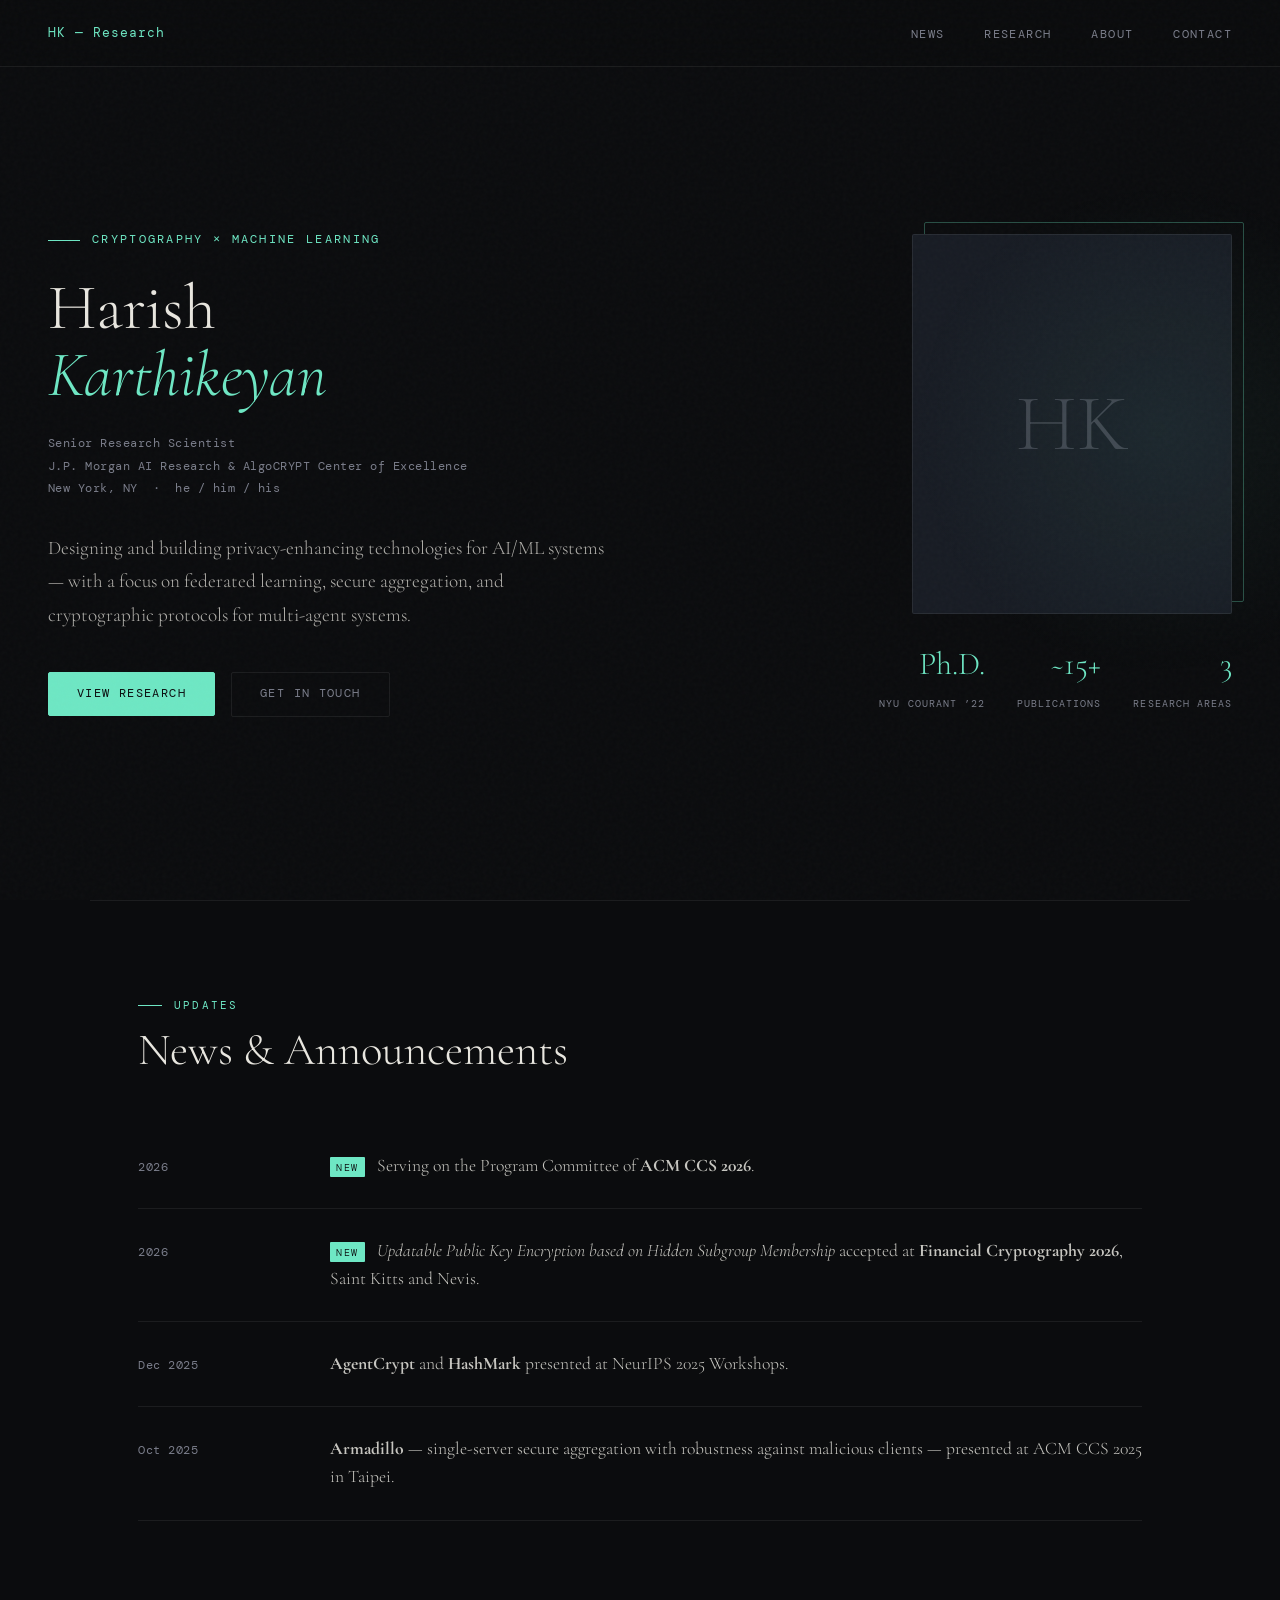
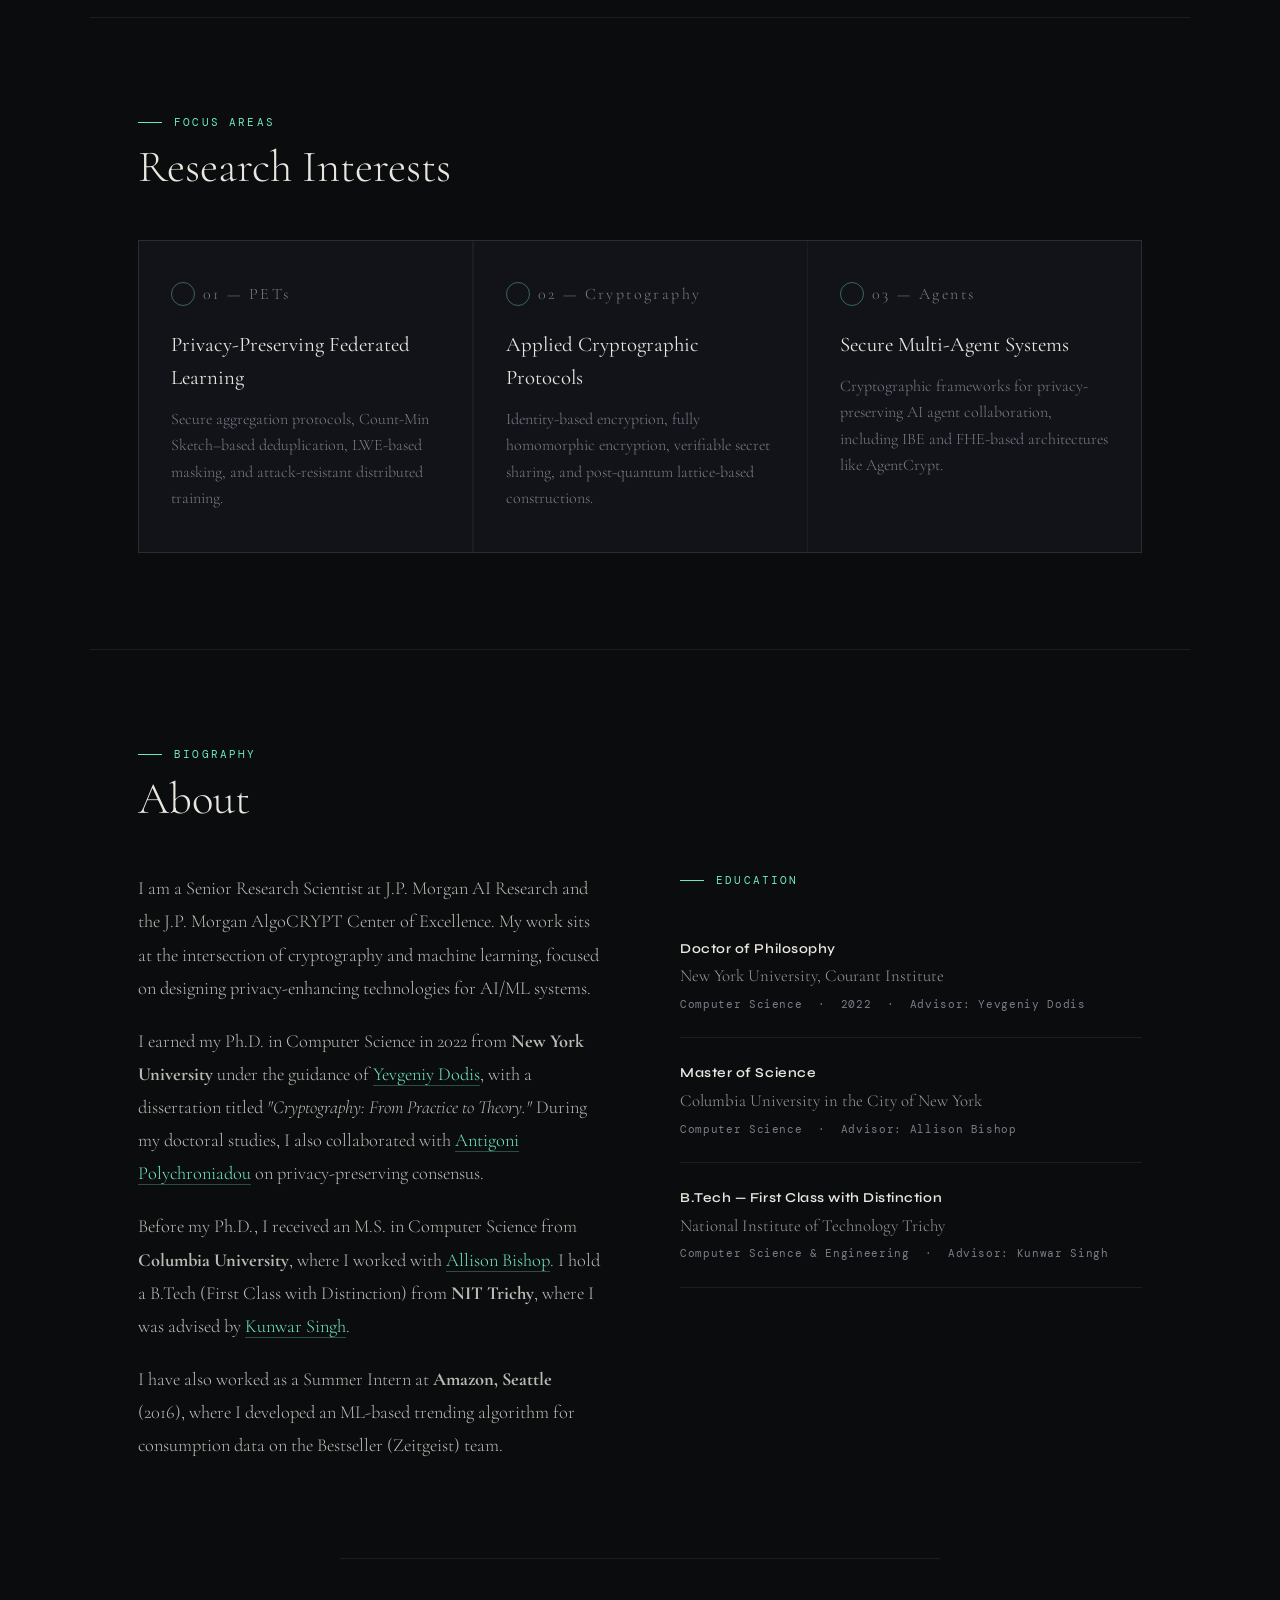
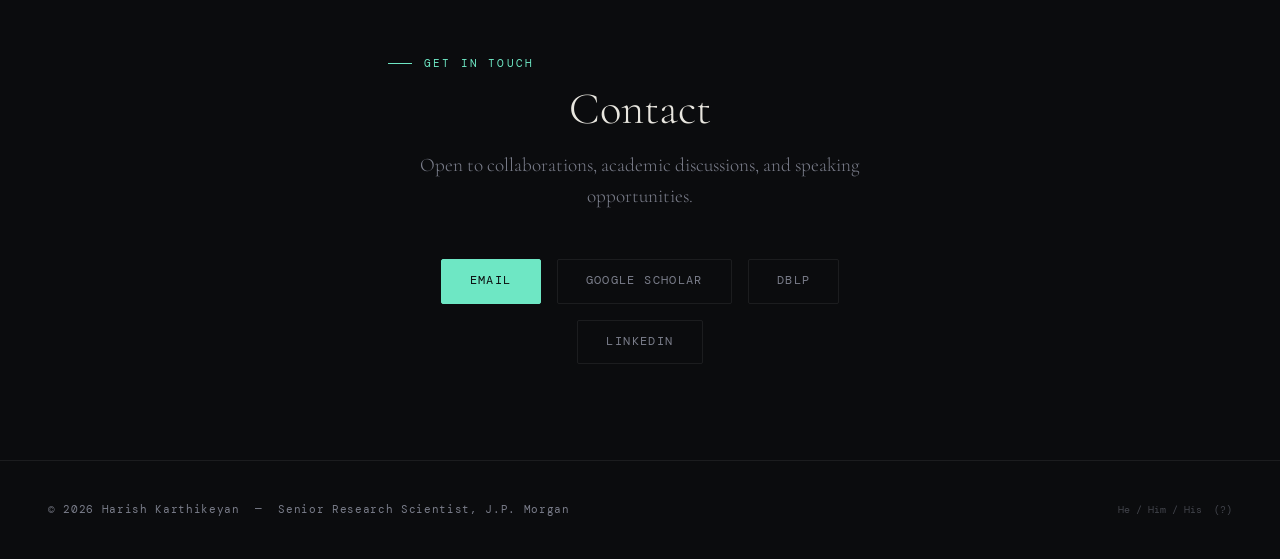
==== index.html @ 29112737 "Add files via upload" ====
<!DOCTYPE html>
<html lang="en">
<head>
  <meta charset="UTF-8" />
  <meta name="viewport" content="width=device-width, initial-scale=1.0" />
  <title>Harish Karthikeyan — Research Scientist</title>
  <link rel="preconnect" href="https://fonts.googleapis.com" />
  <link rel="preconnect" href="https://fonts.gstatic.com" crossorigin />
  <link href="https://fonts.googleapis.com/css2?family=Cormorant+Garamond:ital,wght@0,300;0,400;0,600;1,300;1,400&family=DM+Mono:wght@300;400&family=Syne:wght@400;600;700;800&display=swap" rel="stylesheet" />

  <style>
    :root {
      --bg: #0b0c0e;
      --surface: #111318;
      --surface2: #181c24;
      --border: rgba(255,255,255,0.07);
      --accent: #6ee7c4;
      --accent2: #a78bfa;
      --text: #e8e6df;
      --muted: #7a7d8a;
      --mono: 'DM Mono', monospace;
      --serif: 'Cormorant Garamond', serif;
      --sans: 'Syne', sans-serif;
    }

    *, *::before, *::after { box-sizing: border-box; margin: 0; padding: 0; }

    html { scroll-behavior: smooth; }

    body {
      background: var(--bg);
      color: var(--text);
      font-family: var(--sans);
      font-size: 16px;
      line-height: 1.6;
      overflow-x: hidden;
    }

    /* Noise overlay */
    body::before {
      content: '';
      position: fixed; inset: 0;
      background-image: url("data:image/svg+xml,%3Csvg viewBox='0 0 256 256' xmlns='http://www.w3.org/2000/svg'%3E%3Cfilter id='n'%3E%3CfeTurbulence type='fractalNoise' baseFrequency='0.9' numOctaves='4' stitchTiles='stitch'/%3E%3C/filter%3E%3Crect width='100%25' height='100%25' filter='url(%23n)' opacity='1'/%3E%3C/svg%3E");
      opacity: 0.025;
      pointer-events: none;
      z-index: 999;
    }

    /* ── NAV ── */
    nav {
      position: fixed; top: 0; left: 0; right: 0;
      z-index: 100;
      display: flex; align-items: center; justify-content: space-between;
      padding: 1.25rem 3rem;
      background: rgba(11,12,14,0.85);
      backdrop-filter: blur(16px);
      border-bottom: 1px solid var(--border);
    }

    .nav-logo {
      font-family: var(--mono);
      font-size: 0.8rem;
      color: var(--accent);
      letter-spacing: 0.08em;
      text-decoration: none;
    }

    .nav-links {
      display: flex; gap: 2.5rem; list-style: none;
    }

    .nav-links a {
      font-family: var(--mono);
      font-size: 0.72rem;
      letter-spacing: 0.12em;
      text-transform: uppercase;
      color: var(--muted);
      text-decoration: none;
      transition: color 0.2s;
    }

    .nav-links a:hover { color: var(--text); }

    /* ── HERO ── */
    .hero {
      min-height: 100vh;
      display: grid;
      grid-template-columns: 1fr 1fr;
      align-items: center;
      padding: 8rem 3rem 5rem;
      gap: 4rem;
      position: relative;
    }

    .hero::after {
      content: '';
      position: absolute;
      top: 20%; right: -10%;
      width: 500px; height: 500px;
      background: radial-gradient(circle, rgba(110,231,196,0.06) 0%, transparent 70%);
      pointer-events: none;
    }

    .hero-text { max-width: 560px; }

    .hero-eyebrow {
      font-family: var(--mono);
      font-size: 0.72rem;
      letter-spacing: 0.2em;
      text-transform: uppercase;
      color: var(--accent);
      margin-bottom: 1.5rem;
      display: flex; align-items: center; gap: 0.75rem;
    }

    .hero-eyebrow::before {
      content: '';
      display: inline-block; width: 2rem; height: 1px;
      background: var(--accent);
    }

    h1 {
      font-family: var(--serif);
      font-weight: 300;
      font-size: clamp(3rem, 5vw, 5.5rem);
      line-height: 1.05;
      letter-spacing: -0.01em;
      margin-bottom: 1.5rem;
    }

    h1 em {
      font-style: italic;
      color: var(--accent);
    }

    .hero-role {
      font-family: var(--mono);
      font-size: 0.78rem;
      color: var(--muted);
      letter-spacing: 0.04em;
      margin-bottom: 2rem;
      line-height: 1.8;
    }

    .hero-desc {
      font-family: var(--serif);
      font-size: 1.2rem;
      font-weight: 300;
      color: rgba(232,230,223,0.75);
      line-height: 1.75;
      margin-bottom: 2.5rem;
    }

    .hero-cta {
      display: flex; gap: 1rem; flex-wrap: wrap;
    }

    .btn {
      display: inline-flex; align-items: center; gap: 0.5rem;
      padding: 0.75rem 1.75rem;
      font-family: var(--mono);
      font-size: 0.72rem;
      letter-spacing: 0.12em;
      text-transform: uppercase;
      text-decoration: none;
      border-radius: 2px;
      transition: all 0.2s;
      cursor: pointer;
    }

    .btn-primary {
      background: var(--accent);
      color: var(--bg);
      border: 1px solid var(--accent);
    }

    .btn-primary:hover {
      background: transparent;
      color: var(--accent);
    }

    .btn-ghost {
      background: transparent;
      color: var(--muted);
      border: 1px solid var(--border);
    }

    .btn-ghost:hover { border-color: var(--text); color: var(--text); }

    /* Hero photo side */
    .hero-visual {
      display: flex;
      flex-direction: column;
      align-items: flex-end;
      gap: 1.5rem;
    }

    .photo-frame {
      position: relative;
      width: 320px;
      height: 380px;
      flex-shrink: 0;
    }

    .photo-frame::before {
      content: '';
      position: absolute;
      top: -12px; right: -12px;
      width: 100%; height: 100%;
      border: 1px solid var(--accent);
      opacity: 0.3;
      border-radius: 2px;
    }

    .photo-placeholder {
      width: 100%; height: 100%;
      background: var(--surface2);
      border-radius: 2px;
      border: 1px solid var(--border);
      display: flex; align-items: center; justify-content: center;
      overflow: hidden;
      position: relative;
    }

    .photo-placeholder img {
      width: 100%; height: 100%;
      object-fit: cover;
      opacity: 0.85;
      filter: grayscale(20%);
    }

    .photo-monogram {
      font-family: var(--serif);
      font-size: 5rem;
      font-weight: 300;
      color: var(--muted);
      opacity: 0.4;
    }

    .stat-row {
      display: flex; gap: 2rem;
    }

    .stat {
      text-align: right;
    }

    .stat-num {
      font-family: var(--serif);
      font-size: 2rem;
      font-weight: 300;
      color: var(--accent);
      display: block;
    }

    .stat-label {
      font-family: var(--mono);
      font-size: 0.65rem;
      letter-spacing: 0.1em;
      text-transform: uppercase;
      color: var(--muted);
    }

    /* ── SECTION SHARED ── */
    section {
      padding: 6rem 3rem;
      max-width: 1100px;
      margin: 0 auto;
    }

    .section-label {
      font-family: var(--mono);
      font-size: 0.68rem;
      letter-spacing: 0.2em;
      text-transform: uppercase;
      color: var(--accent);
      margin-bottom: 0.75rem;
      display: flex; align-items: center; gap: 0.75rem;
    }

    .section-label::before {
      content: '';
      display: inline-block; width: 1.5rem; height: 1px;
      background: var(--accent);
    }

    h2 {
      font-family: var(--serif);
      font-weight: 300;
      font-size: clamp(2rem, 3.5vw, 3.2rem);
      line-height: 1.1;
      margin-bottom: 3rem;
    }

    /* ── NEWS ── */
    #news { border-top: 1px solid var(--border); }

    .news-list { display: flex; flex-direction: column; gap: 0; }

    .news-item {
      display: grid;
      grid-template-columns: 160px 1fr;
      gap: 2rem;
      padding: 1.75rem 0;
      border-bottom: 1px solid var(--border);
      align-items: baseline;
      transition: background 0.2s;
    }

    .news-date {
      font-family: var(--mono);
      font-size: 0.72rem;
      color: var(--muted);
      letter-spacing: 0.05em;
    }

    .news-new {
      display: inline-block;
      font-family: var(--mono);
      font-size: 0.6rem;
      letter-spacing: 0.15em;
      text-transform: uppercase;
      color: var(--bg);
      background: var(--accent);
      padding: 0.15rem 0.4rem;
      border-radius: 1px;
      margin-right: 0.5rem;
      vertical-align: middle;
    }

    .news-text {
      font-family: var(--serif);
      font-size: 1.1rem;
      font-weight: 300;
      color: rgba(232,230,223,0.85);
      line-height: 1.6;
    }

    /* ── RESEARCH INTERESTS ── */
    #research { border-top: 1px solid var(--border); }

    .interests-grid {
      display: grid;
      grid-template-columns: repeat(3, 1fr);
      gap: 1.5px;
      background: var(--border);
      border: 1px solid var(--border);
    }

    .interest-card {
      background: var(--surface);
      padding: 2.5rem 2rem;
      transition: background 0.2s;
    }

    .interest-card:hover { background: var(--surface2); }

    .interest-icon {
      font-family: var(--mono);
      font-size: 0.65rem;
      letter-spacing: 0.15em;
      color: var(--accent);
      margin-bottom: 1.25rem;
      display: flex; align-items: center; gap: 0.5rem;
    }

    .interest-icon::before {
      content: '';
      width: 24px; height: 24px;
      border: 1px solid var(--accent);
      border-radius: 50%;
      opacity: 0.4;
    }

    .interest-card h3 {
      font-family: var(--serif);
      font-weight: 400;
      font-size: 1.3rem;
      margin-bottom: 0.75rem;
    }

    .interest-card p {
      font-family: var(--serif);
      font-size: 1rem;
      font-weight: 300;
      color: var(--muted);
      line-height: 1.65;
    }

    /* ── ABOUT / BIO ── */
    #about { border-top: 1px solid var(--border); }

    .bio-grid {
      display: grid;
      grid-template-columns: 1fr 1fr;
      gap: 5rem;
      align-items: start;
    }

    .bio-text {
      font-family: var(--serif);
      font-size: 1.15rem;
      font-weight: 300;
      color: rgba(232,230,223,0.8);
      line-height: 1.8;
    }

    .bio-text p + p { margin-top: 1.25rem; }

    .bio-text a {
      color: var(--accent);
      text-decoration: none;
      border-bottom: 1px solid rgba(110,231,196,0.3);
      transition: border-color 0.2s;
    }

    .bio-text a:hover { border-color: var(--accent); }

    .education-stack { display: flex; flex-direction: column; gap: 0; }

    .edu-item {
      padding: 1.5rem 0;
      border-bottom: 1px solid var(--border);
    }

    .edu-degree {
      font-family: var(--sans);
      font-weight: 600;
      font-size: 0.85rem;
      letter-spacing: 0.04em;
      color: var(--text);
      margin-bottom: 0.25rem;
    }

    .edu-school {
      font-family: var(--serif);
      font-size: 1.05rem;
      font-weight: 300;
      color: rgba(232,230,223,0.65);
      margin-bottom: 0.35rem;
    }

    .edu-meta {
      font-family: var(--mono);
      font-size: 0.68rem;
      letter-spacing: 0.06em;
      color: var(--muted);
    }

    /* ── CONTACT ── */
    #contact {
      border-top: 1px solid var(--border);
      text-align: center;
      max-width: 600px;
    }

    #contact h2 { margin-bottom: 1rem; }

    .contact-sub {
      font-family: var(--serif);
      font-size: 1.2rem;
      font-weight: 300;
      color: var(--muted);
      margin-bottom: 3rem;
    }

    .contact-links {
      display: flex; justify-content: center; flex-wrap: wrap; gap: 1rem;
    }

    /* ── FOOTER ── */
    footer {
      border-top: 1px solid var(--border);
      padding: 2.5rem 3rem;
      display: flex; justify-content: space-between; align-items: center;
    }

    .footer-text {
      font-family: var(--mono);
      font-size: 0.7rem;
      color: var(--muted);
      letter-spacing: 0.06em;
    }

    .pronouns-note {
      font-family: var(--mono);
      font-size: 0.65rem;
      color: var(--muted);
      opacity: 0.5;
    }

    /* ── ANIMATIONS ── */
    @keyframes fadeUp {
      from { opacity: 0; transform: translateY(20px); }
      to   { opacity: 1; transform: translateY(0); }
    }

    .hero-text > * {
      animation: fadeUp 0.7s ease forwards;
      opacity: 0;
    }

    .hero-eyebrow { animation-delay: 0.1s; }
    h1            { animation-delay: 0.2s; }
    .hero-role    { animation-delay: 0.3s; }
    .hero-desc    { animation-delay: 0.4s; }
    .hero-cta     { animation-delay: 0.5s; }

    .hero-visual {
      animation: fadeUp 0.9s 0.3s ease forwards;
      opacity: 0;
    }

    /* ── RESPONSIVE ── */
    @media (max-width: 860px) {
      nav { padding: 1rem 1.5rem; }
      .nav-links { gap: 1.5rem; }
      .hero { grid-template-columns: 1fr; padding: 7rem 1.5rem 4rem; }
      .hero-visual { align-items: flex-start; }
      .photo-frame { width: 220px; height: 260px; }
      section { padding: 4rem 1.5rem; }
      .bio-grid { grid-template-columns: 1fr; gap: 3rem; }
      .interests-grid { grid-template-columns: 1fr; }
      .news-item { grid-template-columns: 120px 1fr; gap: 1rem; }
      footer { flex-direction: column; gap: 1rem; text-align: center; }
    }
  </style>
</head>
<body>

  <!-- NAV -->
  <nav>
    <a href="#" class="nav-logo">HK &mdash; Research</a>
    <ul class="nav-links">
      <li><a href="#news">News</a></li>
      <li><a href="#research">Research</a></li>
      <li><a href="#about">About</a></li>
      <li><a href="#contact">Contact</a></li>
    </ul>
  </nav>

  <!-- HERO -->
  <div class="hero">
    <div class="hero-text">
      <p class="hero-eyebrow">Cryptography &times; Machine Learning</p>
      <h1>Harish<br /><em>Karthikeyan</em></h1>
      <p class="hero-role">
        Senior Research Scientist<br />
        J.P. Morgan AI Research &amp; AlgoCRYPT Center of Excellence<br />
        New York, NY &nbsp;·&nbsp; he / him / his
      </p>
      <p class="hero-desc">
        Designing and building privacy-enhancing technologies for AI/ML systems — with a focus on federated learning, secure aggregation, and cryptographic protocols for multi-agent systems.
      </p>
      <div class="hero-cta">
        <a href="#research" class="btn btn-primary">View Research</a>
        <a href="mailto:harish.karthikeyan@jpmorgan.com" class="btn btn-ghost">Get in Touch</a>
      </div>
    </div>

    <div class="hero-visual">
      <div class="photo-frame">
        <div class="photo-placeholder">
          <!-- Replace with: <img src="your-photo.jpg" alt="Harish Karthikeyan" /> -->
          <span class="photo-monogram">HK</span>
        </div>
      </div>
      <div class="stat-row">
        <div class="stat">
          <span class="stat-num">Ph.D.</span>
          <span class="stat-label">NYU Courant &rsquo;22</span>
        </div>
        <div class="stat">
          <span class="stat-num">~15+</span>
          <span class="stat-label">Publications</span>
        </div>
        <div class="stat">
          <span class="stat-num">3</span>
          <span class="stat-label">Research Areas</span>
        </div>
      </div>
    </div>
  </div>

  <!-- NEWS -->
  <section id="news">
    <p class="section-label">Updates</p>
    <h2>News &amp; Announcements</h2>

    <div class="news-list">
      <div class="news-item">
        <span class="news-date">2026</span>
        <span class="news-text">
          <span class="news-new">New</span>
          Serving on the Program Committee of <strong>ACM CCS 2026</strong>.
        </span>
      </div>
      <div class="news-item">
        <span class="news-date">2026</span>
        <span class="news-text">
          <span class="news-new">New</span>
          <em>Updatable Public Key Encryption based on Hidden Subgroup Membership</em> accepted at <strong>Financial Cryptography 2026</strong>, Saint Kitts and Nevis.
        </span>
      </div>
      <div class="news-item">
        <span class="news-date">Dec 2025</span>
        <span class="news-text">
          <strong>AgentCrypt</strong> and <strong>HashMark</strong> presented at NeurIPS 2025 Workshops.
        </span>
      </div>
      <div class="news-item">
        <span class="news-date">Oct 2025</span>
        <span class="news-text">
          <strong>Armadillo</strong> — single-server secure aggregation with robustness against malicious clients — presented at ACM CCS 2025 in Taipei.
        </span>
      </div>
    </div>
  </section>

  <!-- RESEARCH INTERESTS -->
  <section id="research">
    <p class="section-label">Focus Areas</p>
    <h2>Research Interests</h2>

    <div class="interests-grid">
      <div class="interest-card">
        <p class="interest-icon">01 &mdash; PETs</p>
        <h3>Privacy-Preserving Federated Learning</h3>
        <p>Secure aggregation protocols, Count-Min Sketch–based deduplication, LWE-based masking, and attack-resistant distributed training.</p>
      </div>
      <div class="interest-card">
        <p class="interest-icon">02 &mdash; Cryptography</p>
        <h3>Applied Cryptographic Protocols</h3>
        <p>Identity-based encryption, fully homomorphic encryption, verifiable secret sharing, and post-quantum lattice-based constructions.</p>
      </div>
      <div class="interest-card">
        <p class="interest-icon">03 &mdash; Agents</p>
        <h3>Secure Multi-Agent Systems</h3>
        <p>Cryptographic frameworks for privacy-preserving AI agent collaboration, including IBE and FHE-based architectures like AgentCrypt.</p>
      </div>
    </div>
  </section>

  <!-- ABOUT -->
  <section id="about">
    <p class="section-label">Biography</p>
    <h2>About</h2>

    <div class="bio-grid">
      <div class="bio-text">
        <p>
          I am a Senior Research Scientist at J.P. Morgan AI Research and the J.P. Morgan AlgoCRYPT Center of Excellence. My work sits at the intersection of cryptography and machine learning, focused on designing privacy-enhancing technologies for AI/ML systems.
        </p>
        <p>
          I earned my Ph.D. in Computer Science in 2022 from <strong>New York University</strong> under the guidance of <a href="https://cs.nyu.edu/~dodis/" target="_blank">Yevgeniy Dodis</a>, with a dissertation titled <em>"Cryptography: From Practice to Theory."</em> During my doctoral studies, I also collaborated with <a href="https://antigonip.github.io/work.html" target="_blank">Antigoni Polychroniadou</a> on privacy-preserving consensus.
        </p>
        <p>
          Before my Ph.D., I received an M.S. in Computer Science from <strong>Columbia University</strong>, where I worked with <a href="https://www.thecomputersciencecomedian.com/about" target="_blank">Allison Bishop</a>. I hold a B.Tech (First Class with Distinction) from <strong>NIT Trichy</strong>, where I was advised by <a href="https://www.nitt.edu/home/academics/departments/cse/faculty/kunwar/" target="_blank">Kunwar Singh</a>.
        </p>
        <p>
          I have also worked as a Summer Intern at <strong>Amazon, Seattle</strong> (2016), where I developed an ML-based trending algorithm for consumption data on the Bestseller (Zeitgeist) team.
        </p>
      </div>

      <div>
        <p class="section-label" style="margin-bottom:1.5rem;">Education</p>
        <div class="education-stack">
          <div class="edu-item">
            <p class="edu-degree">Doctor of Philosophy</p>
            <p class="edu-school">New York University, Courant Institute</p>
            <p class="edu-meta">Computer Science &nbsp;·&nbsp; 2022 &nbsp;·&nbsp; Advisor: Yevgeniy Dodis</p>
          </div>
          <div class="edu-item">
            <p class="edu-degree">Master of Science</p>
            <p class="edu-school">Columbia University in the City of New York</p>
            <p class="edu-meta">Computer Science &nbsp;·&nbsp; Advisor: Allison Bishop</p>
          </div>
          <div class="edu-item">
            <p class="edu-degree">B.Tech — First Class with Distinction</p>
            <p class="edu-school">National Institute of Technology Trichy</p>
            <p class="edu-meta">Computer Science &amp; Engineering &nbsp;·&nbsp; Advisor: Kunwar Singh</p>
          </div>
        </div>
      </div>
    </div>
  </section>

  <!-- CONTACT -->
  <section id="contact">
    <p class="section-label">Get In Touch</p>
    <h2>Contact</h2>
    <p class="contact-sub">Open to collaborations, academic discussions, and speaking opportunities.</p>
    <div class="contact-links">
      <a href="mailto:harish.karthikeyan@jpmorgan.com" class="btn btn-primary">Email</a>
      <a href="https://scholar.google.com" target="_blank" class="btn btn-ghost">Google Scholar</a>
      <a href="https://dblp.org" target="_blank" class="btn btn-ghost">DBLP</a>
      <a href="https://linkedin.com/in/kharish" target="_blank" class="btn btn-ghost">LinkedIn</a>
    </div>
  </section>

  <!-- FOOTER -->
  <footer>
    <p class="footer-text">&copy; 2026 Harish Karthikeyan &nbsp;&mdash;&nbsp; Senior Research Scientist, J.P. Morgan</p>
    <p class="pronouns-note">He / Him / His &nbsp;<a href="https://www.mypronouns.org" target="_blank" style="color:inherit;text-decoration:none;">(?)</a></p>
  </footer>

</body>
</html>
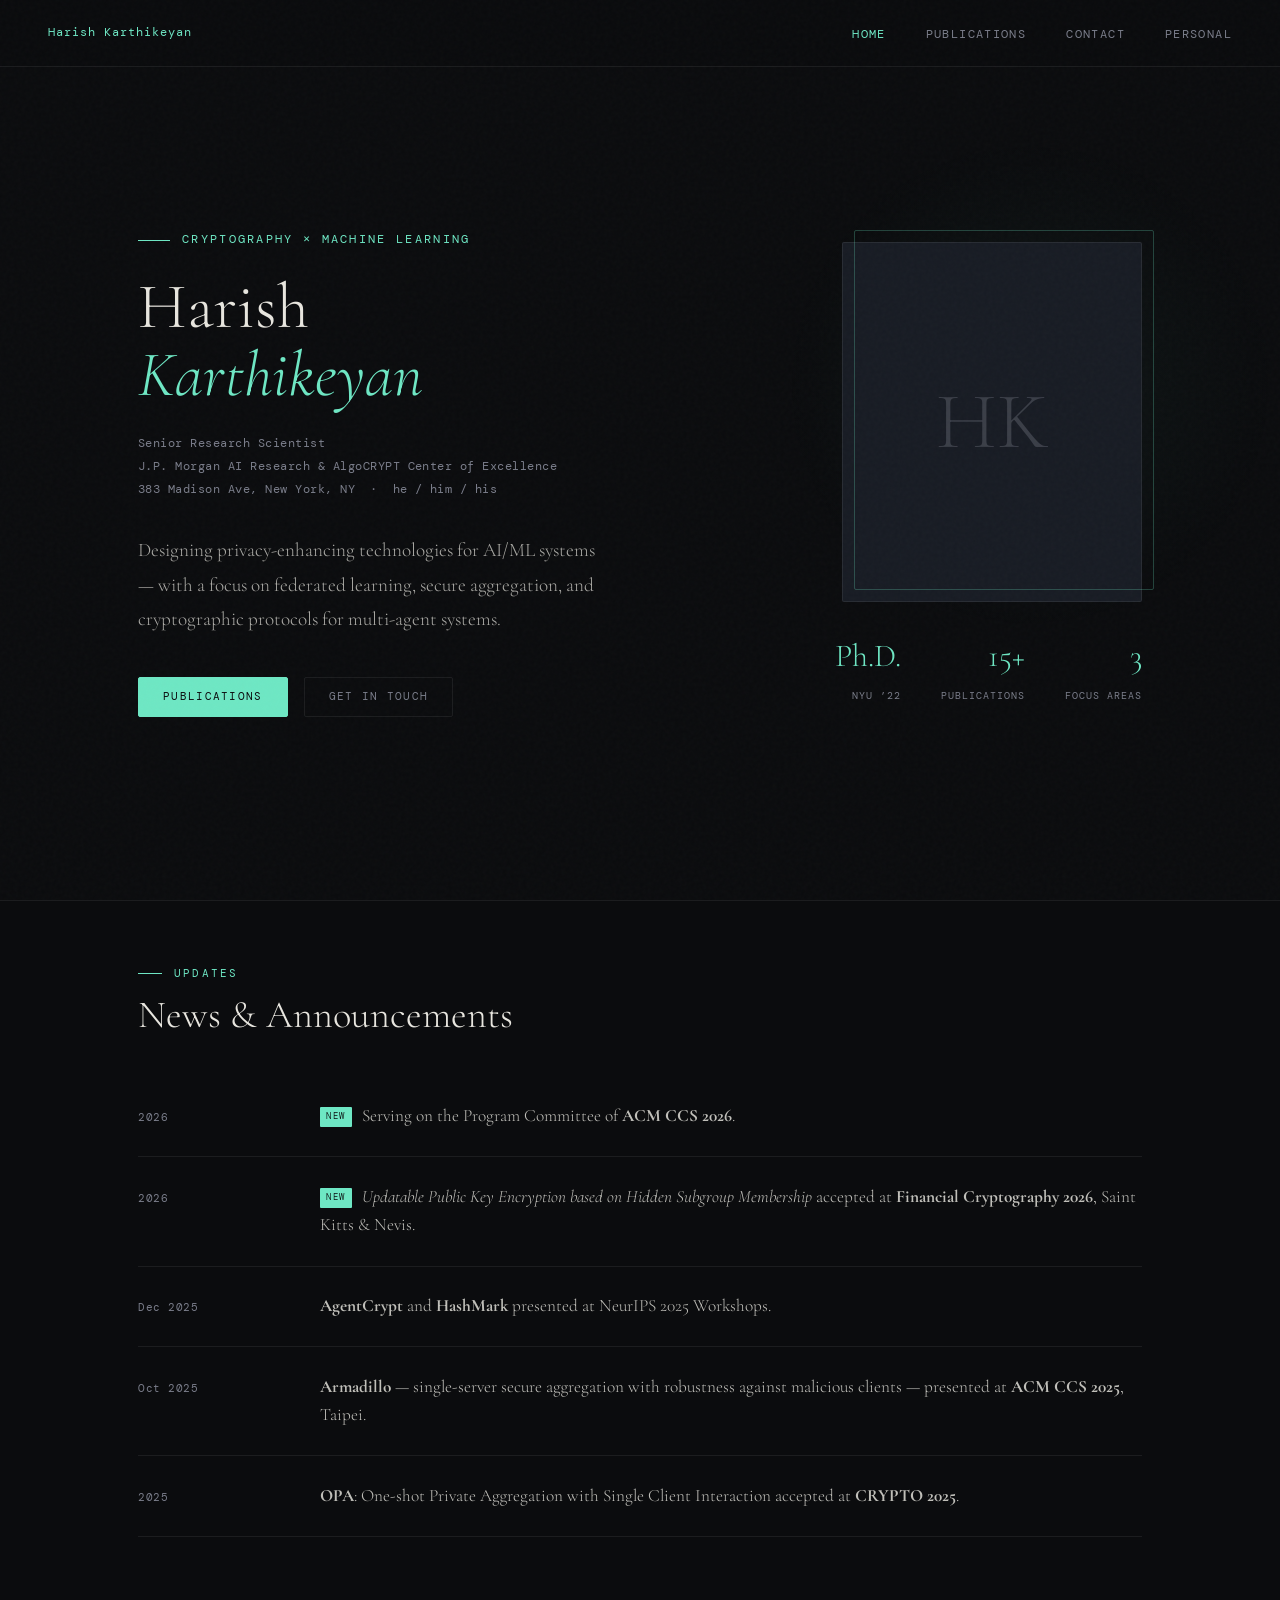
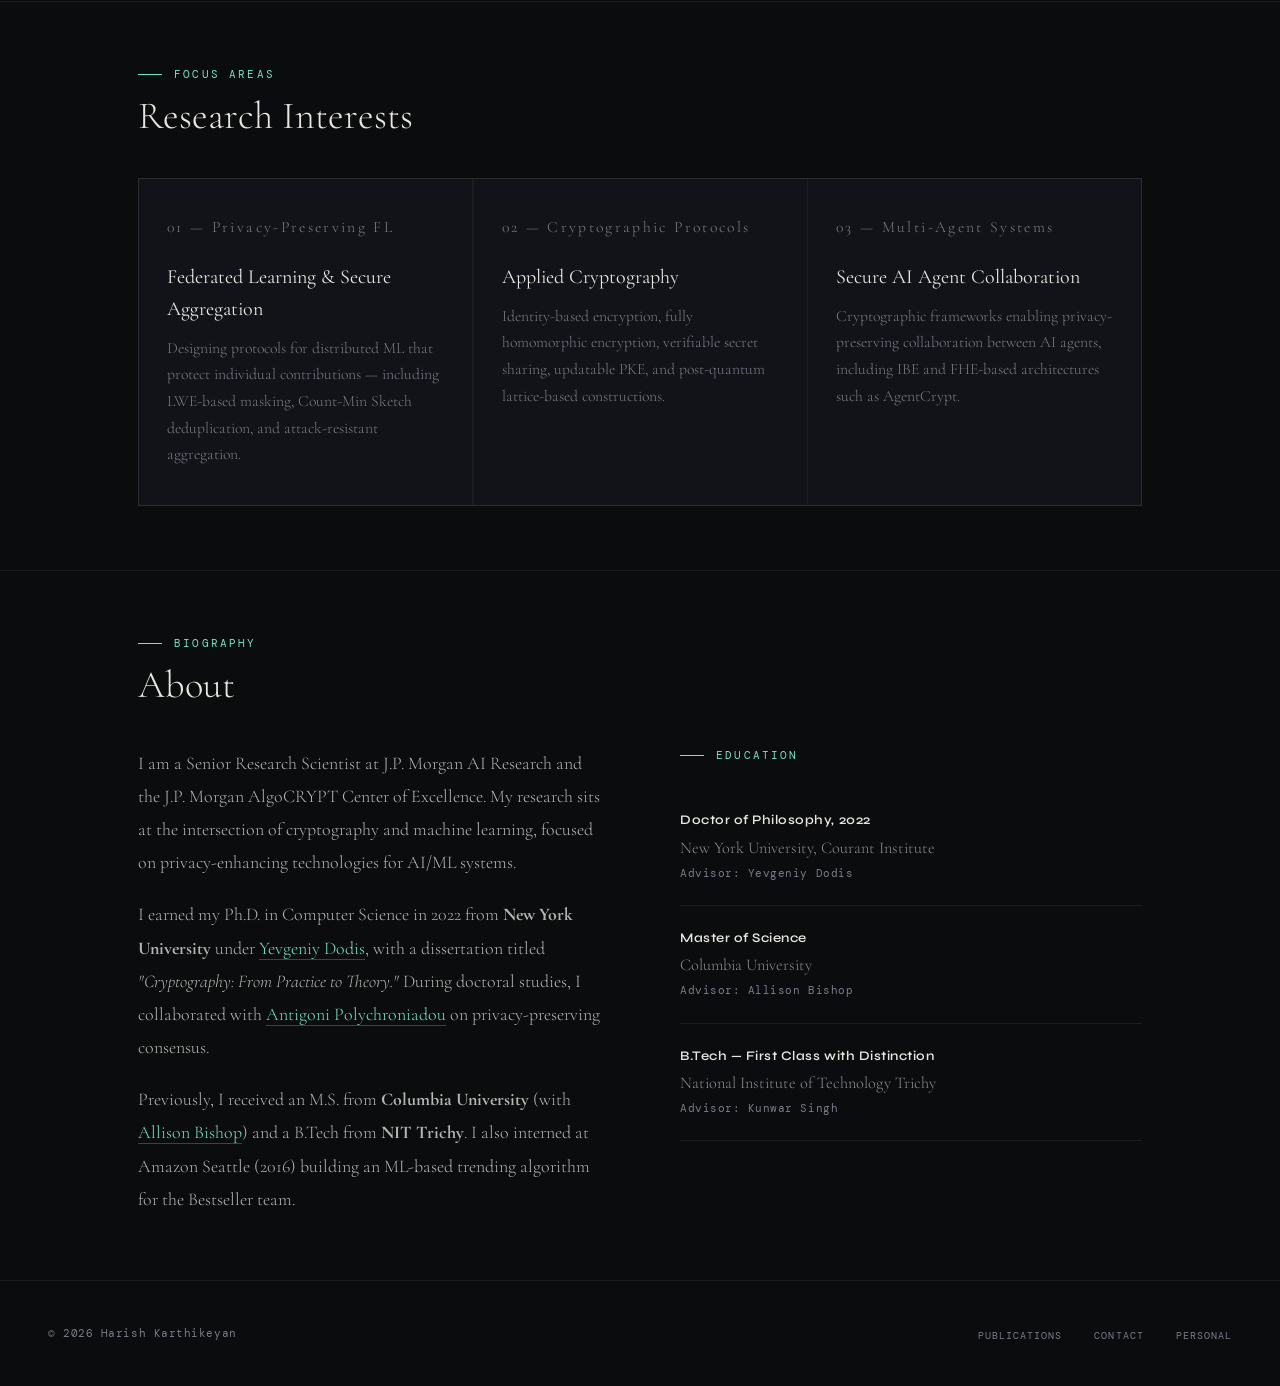
==== commit 293be35b: "Add files via upload" ====
--- a/index.html
+++ b/index.html
@@ -4,83 +4,8 @@
   <meta charset="UTF-8" />
   <meta name="viewport" content="width=device-width, initial-scale=1.0" />
   <title>Harish Karthikeyan — Research Scientist</title>
-  <link rel="preconnect" href="https://fonts.googleapis.com" />
-  <link rel="preconnect" href="https://fonts.gstatic.com" crossorigin />
-  <link href="https://fonts.googleapis.com/css2?family=Cormorant+Garamond:ital,wght@0,300;0,400;0,600;1,300;1,400&family=DM+Mono:wght@300;400&family=Syne:wght@400;600;700;800&display=swap" rel="stylesheet" />
-
+  <link rel="stylesheet" href="style.css" />
   <style>
-    :root {
-      --bg: #0b0c0e;
-      --surface: #111318;
-      --surface2: #181c24;
-      --border: rgba(255,255,255,0.07);
-      --accent: #6ee7c4;
-      --accent2: #a78bfa;
-      --text: #e8e6df;
-      --muted: #7a7d8a;
-      --mono: 'DM Mono', monospace;
-      --serif: 'Cormorant Garamond', serif;
-      --sans: 'Syne', sans-serif;
-    }
-
-    *, *::before, *::after { box-sizing: border-box; margin: 0; padding: 0; }
-
-    html { scroll-behavior: smooth; }
-
-    body {
-      background: var(--bg);
-      color: var(--text);
-      font-family: var(--sans);
-      font-size: 16px;
-      line-height: 1.6;
-      overflow-x: hidden;
-    }
-
-    /* Noise overlay */
-    body::before {
-      content: '';
-      position: fixed; inset: 0;
-      background-image: url("data:image/svg+xml,%3Csvg viewBox='0 0 256 256' xmlns='http://www.w3.org/2000/svg'%3E%3Cfilter id='n'%3E%3CfeTurbulence type='fractalNoise' baseFrequency='0.9' numOctaves='4' stitchTiles='stitch'/%3E%3C/filter%3E%3Crect width='100%25' height='100%25' filter='url(%23n)' opacity='1'/%3E%3C/svg%3E");
-      opacity: 0.025;
-      pointer-events: none;
-      z-index: 999;
-    }
-
-    /* ── NAV ── */
-    nav {
-      position: fixed; top: 0; left: 0; right: 0;
-      z-index: 100;
-      display: flex; align-items: center; justify-content: space-between;
-      padding: 1.25rem 3rem;
-      background: rgba(11,12,14,0.85);
-      backdrop-filter: blur(16px);
-      border-bottom: 1px solid var(--border);
-    }
-
-    .nav-logo {
-      font-family: var(--mono);
-      font-size: 0.8rem;
-      color: var(--accent);
-      letter-spacing: 0.08em;
-      text-decoration: none;
-    }
-
-    .nav-links {
-      display: flex; gap: 2.5rem; list-style: none;
-    }
-
-    .nav-links a {
-      font-family: var(--mono);
-      font-size: 0.72rem;
-      letter-spacing: 0.12em;
-      text-transform: uppercase;
-      color: var(--muted);
-      text-decoration: none;
-      transition: color 0.2s;
-    }
-
-    .nav-links a:hover { color: var(--text); }
-
     /* ── HERO ── */
     .hero {
       min-height: 100vh;
@@ -89,19 +14,22 @@
       align-items: center;
       padding: 8rem 3rem 5rem;
       gap: 4rem;
+      max-width: var(--max);
+      margin: 0 auto;
       position: relative;
     }
 
     .hero::after {
       content: '';
-      position: absolute;
-      top: 20%; right: -10%;
+      position: fixed;
+      top: 15%; right: 0;
       width: 500px; height: 500px;
-      background: radial-gradient(circle, rgba(110,231,196,0.06) 0%, transparent 70%);
+      background: radial-gradient(circle, rgba(110,231,196,0.05) 0%, transparent 70%);
       pointer-events: none;
-    }
-
-    .hero-text { max-width: 560px; }
+      z-index: -1;
+    }
+
+    .hero-text { max-width: 520px; }
 
     .hero-eyebrow {
       font-family: var(--mono);
@@ -111,6 +39,7 @@
       color: var(--accent);
       margin-bottom: 1.5rem;
       display: flex; align-items: center; gap: 0.75rem;
+      animation: fadeUp 0.6s 0.05s ease forwards; opacity: 0;
     }
 
     .hero-eyebrow::before {
@@ -119,86 +48,54 @@
       background: var(--accent);
     }
 
-    h1 {
+    .hero h1 {
       font-family: var(--serif);
       font-weight: 300;
       font-size: clamp(3rem, 5vw, 5.5rem);
       line-height: 1.05;
-      letter-spacing: -0.01em;
       margin-bottom: 1.5rem;
-    }
-
-    h1 em {
-      font-style: italic;
-      color: var(--accent);
-    }
+      animation: fadeUp 0.6s 0.15s ease forwards; opacity: 0;
+    }
+
+    .hero h1 em { font-style: italic; color: var(--accent); }
 
     .hero-role {
       font-family: var(--mono);
-      font-size: 0.78rem;
+      font-size: 0.76rem;
       color: var(--muted);
       letter-spacing: 0.04em;
+      line-height: 1.9;
       margin-bottom: 2rem;
+      animation: fadeUp 0.6s 0.25s ease forwards; opacity: 0;
+    }
+
+    .hero-desc {
+      font-family: var(--serif);
+      font-size: 1.2rem;
+      font-weight: 300;
+      color: rgba(232,230,223,0.72);
       line-height: 1.8;
-    }
-
-    .hero-desc {
-      font-family: var(--serif);
-      font-size: 1.2rem;
-      font-weight: 300;
-      color: rgba(232,230,223,0.75);
-      line-height: 1.75;
       margin-bottom: 2.5rem;
+      animation: fadeUp 0.6s 0.35s ease forwards; opacity: 0;
     }
 
     .hero-cta {
       display: flex; gap: 1rem; flex-wrap: wrap;
-    }
-
-    .btn {
-      display: inline-flex; align-items: center; gap: 0.5rem;
-      padding: 0.75rem 1.75rem;
-      font-family: var(--mono);
-      font-size: 0.72rem;
-      letter-spacing: 0.12em;
-      text-transform: uppercase;
-      text-decoration: none;
-      border-radius: 2px;
-      transition: all 0.2s;
-      cursor: pointer;
-    }
-
-    .btn-primary {
-      background: var(--accent);
-      color: var(--bg);
-      border: 1px solid var(--accent);
-    }
-
-    .btn-primary:hover {
-      background: transparent;
-      color: var(--accent);
-    }
-
-    .btn-ghost {
-      background: transparent;
-      color: var(--muted);
-      border: 1px solid var(--border);
-    }
-
-    .btn-ghost:hover { border-color: var(--text); color: var(--text); }
-
-    /* Hero photo side */
+      animation: fadeUp 0.6s 0.45s ease forwards; opacity: 0;
+    }
+
+    /* Hero visual */
     .hero-visual {
       display: flex;
       flex-direction: column;
       align-items: flex-end;
-      gap: 1.5rem;
+      gap: 1.75rem;
+      animation: fadeUp 0.9s 0.3s ease forwards; opacity: 0;
     }
 
     .photo-frame {
       position: relative;
-      width: 320px;
-      height: 380px;
+      width: 300px; height: 360px;
       flex-shrink: 0;
     }
 
@@ -208,7 +105,7 @@
       top: -12px; right: -12px;
       width: 100%; height: 100%;
       border: 1px solid var(--accent);
-      opacity: 0.3;
+      opacity: 0.25;
       border-radius: 2px;
     }
 
@@ -219,14 +116,13 @@
       border: 1px solid var(--border);
       display: flex; align-items: center; justify-content: center;
       overflow: hidden;
-      position: relative;
     }
 
     .photo-placeholder img {
       width: 100%; height: 100%;
       object-fit: cover;
       opacity: 0.85;
-      filter: grayscale(20%);
+      filter: grayscale(15%);
     }
 
     .photo-monogram {
@@ -234,16 +130,12 @@
       font-size: 5rem;
       font-weight: 300;
       color: var(--muted);
-      opacity: 0.4;
-    }
-
-    .stat-row {
-      display: flex; gap: 2rem;
-    }
-
-    .stat {
-      text-align: right;
-    }
+      opacity: 0.35;
+    }
+
+    .stat-row { display: flex; gap: 2.5rem; }
+
+    .stat { text-align: right; }
 
     .stat-num {
       font-family: var(--serif);
@@ -255,61 +147,29 @@
 
     .stat-label {
       font-family: var(--mono);
-      font-size: 0.65rem;
+      font-size: 0.63rem;
       letter-spacing: 0.1em;
       text-transform: uppercase;
       color: var(--muted);
     }
 
-    /* ── SECTION SHARED ── */
-    section {
-      padding: 6rem 3rem;
-      max-width: 1100px;
-      margin: 0 auto;
-    }
-
-    .section-label {
-      font-family: var(--mono);
-      font-size: 0.68rem;
-      letter-spacing: 0.2em;
-      text-transform: uppercase;
-      color: var(--accent);
-      margin-bottom: 0.75rem;
-      display: flex; align-items: center; gap: 0.75rem;
-    }
-
-    .section-label::before {
-      content: '';
-      display: inline-block; width: 1.5rem; height: 1px;
-      background: var(--accent);
-    }
-
-    h2 {
-      font-family: var(--serif);
-      font-weight: 300;
-      font-size: clamp(2rem, 3.5vw, 3.2rem);
-      line-height: 1.1;
-      margin-bottom: 3rem;
-    }
-
     /* ── NEWS ── */
     #news { border-top: 1px solid var(--border); }
 
-    .news-list { display: flex; flex-direction: column; gap: 0; }
+    .news-list { display: flex; flex-direction: column; }
 
     .news-item {
       display: grid;
-      grid-template-columns: 160px 1fr;
+      grid-template-columns: 150px 1fr;
       gap: 2rem;
-      padding: 1.75rem 0;
+      padding: 1.6rem 0;
       border-bottom: 1px solid var(--border);
       align-items: baseline;
-      transition: background 0.2s;
     }
 
     .news-date {
       font-family: var(--mono);
-      font-size: 0.72rem;
+      font-size: 0.7rem;
       color: var(--muted);
       letter-spacing: 0.05em;
     }
@@ -317,27 +177,29 @@
     .news-new {
       display: inline-block;
       font-family: var(--mono);
-      font-size: 0.6rem;
+      font-size: 0.58rem;
       letter-spacing: 0.15em;
       text-transform: uppercase;
       color: var(--bg);
       background: var(--accent);
       padding: 0.15rem 0.4rem;
       border-radius: 1px;
-      margin-right: 0.5rem;
+      margin-right: 0.4rem;
       vertical-align: middle;
+      position: relative;
+      top: -1px;
     }
 
     .news-text {
       font-family: var(--serif);
-      font-size: 1.1rem;
-      font-weight: 300;
-      color: rgba(232,230,223,0.85);
-      line-height: 1.6;
-    }
-
-    /* ── RESEARCH INTERESTS ── */
-    #research { border-top: 1px solid var(--border); }
+      font-size: 1.08rem;
+      font-weight: 300;
+      color: rgba(232,230,223,0.82);
+      line-height: 1.65;
+    }
+
+    /* ── INTERESTS ── */
+    #interests { border-top: 1px solid var(--border); }
 
     .interests-grid {
       display: grid;
@@ -349,48 +211,39 @@
 
     .interest-card {
       background: var(--surface);
-      padding: 2.5rem 2rem;
+      padding: 2.25rem 1.75rem;
       transition: background 0.2s;
     }
 
     .interest-card:hover { background: var(--surface2); }
 
-    .interest-icon {
-      font-family: var(--mono);
-      font-size: 0.65rem;
+    .interest-num {
+      font-family: var(--mono);
+      font-size: 0.62rem;
       letter-spacing: 0.15em;
       color: var(--accent);
       margin-bottom: 1.25rem;
-      display: flex; align-items: center; gap: 0.5rem;
-    }
-
-    .interest-icon::before {
-      content: '';
-      width: 24px; height: 24px;
-      border: 1px solid var(--accent);
-      border-radius: 50%;
-      opacity: 0.4;
     }
 
     .interest-card h3 {
       font-family: var(--serif);
       font-weight: 400;
-      font-size: 1.3rem;
-      margin-bottom: 0.75rem;
+      font-size: 1.25rem;
+      margin-bottom: 0.65rem;
     }
 
     .interest-card p {
       font-family: var(--serif);
-      font-size: 1rem;
-      font-weight: 300;
-      color: var(--muted);
-      line-height: 1.65;
-    }
-
-    /* ── ABOUT / BIO ── */
-    #about { border-top: 1px solid var(--border); }
-
-    .bio-grid {
+      font-size: 0.98rem;
+      font-weight: 300;
+      color: var(--muted);
+      line-height: 1.7;
+    }
+
+    /* ── ABOUT STRIP ── */
+    #about-strip { border-top: 1px solid var(--border); }
+
+    .about-grid {
       display: grid;
       grid-template-columns: 1fr 1fr;
       gap: 5rem;
@@ -399,13 +252,13 @@
 
     .bio-text {
       font-family: var(--serif);
-      font-size: 1.15rem;
-      font-weight: 300;
-      color: rgba(232,230,223,0.8);
-      line-height: 1.8;
-    }
-
-    .bio-text p + p { margin-top: 1.25rem; }
+      font-size: 1.12rem;
+      font-weight: 300;
+      color: rgba(232,230,223,0.78);
+      line-height: 1.85;
+    }
+
+    .bio-text p + p { margin-top: 1.2rem; }
 
     .bio-text a {
       color: var(--accent);
@@ -416,130 +269,61 @@
 
     .bio-text a:hover { border-color: var(--accent); }
 
-    .education-stack { display: flex; flex-direction: column; gap: 0; }
+    .edu-stack { display: flex; flex-direction: column; }
 
     .edu-item {
-      padding: 1.5rem 0;
+      padding: 1.4rem 0;
       border-bottom: 1px solid var(--border);
     }
 
     .edu-degree {
       font-family: var(--sans);
       font-weight: 600;
-      font-size: 0.85rem;
+      font-size: 0.82rem;
       letter-spacing: 0.04em;
       color: var(--text);
-      margin-bottom: 0.25rem;
+      margin-bottom: 0.2rem;
     }
 
     .edu-school {
       font-family: var(--serif);
-      font-size: 1.05rem;
-      font-weight: 300;
-      color: rgba(232,230,223,0.65);
-      margin-bottom: 0.35rem;
+      font-size: 1.02rem;
+      font-weight: 300;
+      color: rgba(232,230,223,0.6);
+      margin-bottom: 0.3rem;
     }
 
     .edu-meta {
       font-family: var(--mono);
-      font-size: 0.68rem;
-      letter-spacing: 0.06em;
-      color: var(--muted);
-    }
-
-    /* ── CONTACT ── */
-    #contact {
-      border-top: 1px solid var(--border);
-      text-align: center;
-      max-width: 600px;
-    }
-
-    #contact h2 { margin-bottom: 1rem; }
-
-    .contact-sub {
-      font-family: var(--serif);
-      font-size: 1.2rem;
-      font-weight: 300;
-      color: var(--muted);
-      margin-bottom: 3rem;
-    }
-
-    .contact-links {
-      display: flex; justify-content: center; flex-wrap: wrap; gap: 1rem;
-    }
-
-    /* ── FOOTER ── */
-    footer {
-      border-top: 1px solid var(--border);
-      padding: 2.5rem 3rem;
-      display: flex; justify-content: space-between; align-items: center;
-    }
-
-    .footer-text {
-      font-family: var(--mono);
-      font-size: 0.7rem;
-      color: var(--muted);
-      letter-spacing: 0.06em;
-    }
-
-    .pronouns-note {
-      font-family: var(--mono);
-      font-size: 0.65rem;
-      color: var(--muted);
-      opacity: 0.5;
-    }
-
-    /* ── ANIMATIONS ── */
-    @keyframes fadeUp {
-      from { opacity: 0; transform: translateY(20px); }
-      to   { opacity: 1; transform: translateY(0); }
-    }
-
-    .hero-text > * {
-      animation: fadeUp 0.7s ease forwards;
-      opacity: 0;
-    }
-
-    .hero-eyebrow { animation-delay: 0.1s; }
-    h1            { animation-delay: 0.2s; }
-    .hero-role    { animation-delay: 0.3s; }
-    .hero-desc    { animation-delay: 0.4s; }
-    .hero-cta     { animation-delay: 0.5s; }
-
-    .hero-visual {
-      animation: fadeUp 0.9s 0.3s ease forwards;
-      opacity: 0;
-    }
-
-    /* ── RESPONSIVE ── */
+      font-size: 0.66rem;
+      letter-spacing: 0.05em;
+      color: var(--muted);
+    }
+
     @media (max-width: 860px) {
-      nav { padding: 1rem 1.5rem; }
-      .nav-links { gap: 1.5rem; }
       .hero { grid-template-columns: 1fr; padding: 7rem 1.5rem 4rem; }
       .hero-visual { align-items: flex-start; }
-      .photo-frame { width: 220px; height: 260px; }
-      section { padding: 4rem 1.5rem; }
-      .bio-grid { grid-template-columns: 1fr; gap: 3rem; }
+      .photo-frame { width: 200px; height: 240px; }
       .interests-grid { grid-template-columns: 1fr; }
-      .news-item { grid-template-columns: 120px 1fr; gap: 1rem; }
-      footer { flex-direction: column; gap: 1rem; text-align: center; }
+      .about-grid { grid-template-columns: 1fr; gap: 3rem; }
+      .news-item { grid-template-columns: 110px 1fr; gap: 1rem; }
     }
   </style>
 </head>
 <body>
 
-  <!-- NAV -->
-  <nav>
-    <a href="#" class="nav-logo">HK &mdash; Research</a>
-    <ul class="nav-links">
-      <li><a href="#news">News</a></li>
-      <li><a href="#research">Research</a></li>
-      <li><a href="#about">About</a></li>
-      <li><a href="#contact">Contact</a></li>
-    </ul>
-  </nav>
-
-  <!-- HERO -->
+<nav>
+  <a href="index.html" class="nav-logo">Harish Karthikeyan</a>
+  <ul class="nav-links">
+    <li><a href="index.html" class="active">Home</a></li>
+    <li><a href="publications.html">Publications</a></li>
+    <li><a href="contact.html">Contact</a></li>
+    <li><a href="personal.html">Personal</a></li>
+  </ul>
+</nav>
+
+<!-- HERO -->
+<div style="max-width:var(--max);margin:0 auto;">
   <div class="hero">
     <div class="hero-text">
       <p class="hero-eyebrow">Cryptography &times; Machine Learning</p>
@@ -547,162 +331,141 @@
       <p class="hero-role">
         Senior Research Scientist<br />
         J.P. Morgan AI Research &amp; AlgoCRYPT Center of Excellence<br />
-        New York, NY &nbsp;·&nbsp; he / him / his
+        383 Madison Ave, New York, NY &nbsp;·&nbsp; he / him / his
       </p>
       <p class="hero-desc">
-        Designing and building privacy-enhancing technologies for AI/ML systems — with a focus on federated learning, secure aggregation, and cryptographic protocols for multi-agent systems.
+        Designing privacy-enhancing technologies for AI/ML systems — with a focus on federated learning, secure aggregation, and cryptographic protocols for multi-agent systems.
       </p>
       <div class="hero-cta">
-        <a href="#research" class="btn btn-primary">View Research</a>
-        <a href="mailto:harish.karthikeyan@jpmorgan.com" class="btn btn-ghost">Get in Touch</a>
+        <a href="publications.html" class="btn btn-primary">Publications</a>
+        <a href="contact.html" class="btn btn-ghost">Get in Touch</a>
       </div>
     </div>
 
     <div class="hero-visual">
       <div class="photo-frame">
         <div class="photo-placeholder">
-          <!-- Replace with: <img src="your-photo.jpg" alt="Harish Karthikeyan" /> -->
+          <!-- Replace with: <img src="photo.jpg" alt="Harish Karthikeyan" /> -->
           <span class="photo-monogram">HK</span>
         </div>
       </div>
       <div class="stat-row">
         <div class="stat">
           <span class="stat-num">Ph.D.</span>
-          <span class="stat-label">NYU Courant &rsquo;22</span>
+          <span class="stat-label">NYU &rsquo;22</span>
         </div>
         <div class="stat">
-          <span class="stat-num">~15+</span>
+          <span class="stat-num">15+</span>
           <span class="stat-label">Publications</span>
         </div>
         <div class="stat">
           <span class="stat-num">3</span>
-          <span class="stat-label">Research Areas</span>
+          <span class="stat-label">Focus Areas</span>
         </div>
       </div>
     </div>
   </div>
-
-  <!-- NEWS -->
-  <section id="news">
+</div>
+
+<!-- NEWS -->
+<div id="news" style="border-top:1px solid var(--border);">
+  <div class="section">
     <p class="section-label">Updates</p>
     <h2>News &amp; Announcements</h2>
-
     <div class="news-list">
       <div class="news-item">
         <span class="news-date">2026</span>
-        <span class="news-text">
-          <span class="news-new">New</span>
-          Serving on the Program Committee of <strong>ACM CCS 2026</strong>.
-        </span>
+        <span class="news-text"><span class="news-new">New</span> Serving on the Program Committee of <strong>ACM CCS 2026</strong>.</span>
       </div>
       <div class="news-item">
         <span class="news-date">2026</span>
-        <span class="news-text">
-          <span class="news-new">New</span>
-          <em>Updatable Public Key Encryption based on Hidden Subgroup Membership</em> accepted at <strong>Financial Cryptography 2026</strong>, Saint Kitts and Nevis.
-        </span>
+        <span class="news-text"><span class="news-new">New</span> <em>Updatable Public Key Encryption based on Hidden Subgroup Membership</em> accepted at <strong>Financial Cryptography 2026</strong>, Saint Kitts &amp; Nevis.</span>
       </div>
       <div class="news-item">
         <span class="news-date">Dec 2025</span>
-        <span class="news-text">
-          <strong>AgentCrypt</strong> and <strong>HashMark</strong> presented at NeurIPS 2025 Workshops.
-        </span>
+        <span class="news-text"><strong>AgentCrypt</strong> and <strong>HashMark</strong> presented at NeurIPS 2025 Workshops.</span>
       </div>
       <div class="news-item">
         <span class="news-date">Oct 2025</span>
-        <span class="news-text">
-          <strong>Armadillo</strong> — single-server secure aggregation with robustness against malicious clients — presented at ACM CCS 2025 in Taipei.
-        </span>
+        <span class="news-text"><strong>Armadillo</strong> — single-server secure aggregation with robustness against malicious clients — presented at <strong>ACM CCS 2025</strong>, Taipei.</span>
+      </div>
+      <div class="news-item">
+        <span class="news-date">2025</span>
+        <span class="news-text"><strong>OPA</strong>: One-shot Private Aggregation with Single Client Interaction accepted at <strong>CRYPTO 2025</strong>.</span>
       </div>
     </div>
-  </section>
-
-  <!-- RESEARCH INTERESTS -->
-  <section id="research">
+  </div>
+</div>
+
+<!-- RESEARCH INTERESTS -->
+<div id="interests" style="border-top:1px solid var(--border);">
+  <div class="section">
     <p class="section-label">Focus Areas</p>
     <h2>Research Interests</h2>
-
     <div class="interests-grid">
       <div class="interest-card">
-        <p class="interest-icon">01 &mdash; PETs</p>
-        <h3>Privacy-Preserving Federated Learning</h3>
-        <p>Secure aggregation protocols, Count-Min Sketch–based deduplication, LWE-based masking, and attack-resistant distributed training.</p>
+        <p class="interest-num">01 — Privacy-Preserving FL</p>
+        <h3>Federated Learning &amp; Secure Aggregation</h3>
+        <p>Designing protocols for distributed ML that protect individual contributions — including LWE-based masking, Count-Min Sketch deduplication, and attack-resistant aggregation.</p>
       </div>
       <div class="interest-card">
-        <p class="interest-icon">02 &mdash; Cryptography</p>
-        <h3>Applied Cryptographic Protocols</h3>
-        <p>Identity-based encryption, fully homomorphic encryption, verifiable secret sharing, and post-quantum lattice-based constructions.</p>
+        <p class="interest-num">02 — Cryptographic Protocols</p>
+        <h3>Applied Cryptography</h3>
+        <p>Identity-based encryption, fully homomorphic encryption, verifiable secret sharing, updatable PKE, and post-quantum lattice-based constructions.</p>
       </div>
       <div class="interest-card">
-        <p class="interest-icon">03 &mdash; Agents</p>
-        <h3>Secure Multi-Agent Systems</h3>
-        <p>Cryptographic frameworks for privacy-preserving AI agent collaboration, including IBE and FHE-based architectures like AgentCrypt.</p>
+        <p class="interest-num">03 — Multi-Agent Systems</p>
+        <h3>Secure AI Agent Collaboration</h3>
+        <p>Cryptographic frameworks enabling privacy-preserving collaboration between AI agents, including IBE and FHE-based architectures such as AgentCrypt.</p>
       </div>
     </div>
-  </section>
-
-  <!-- ABOUT -->
-  <section id="about">
+  </div>
+</div>
+
+<!-- ABOUT -->
+<div id="about-strip" style="border-top:1px solid var(--border);">
+  <div class="section">
     <p class="section-label">Biography</p>
     <h2>About</h2>
-
-    <div class="bio-grid">
+    <div class="about-grid">
       <div class="bio-text">
-        <p>
-          I am a Senior Research Scientist at J.P. Morgan AI Research and the J.P. Morgan AlgoCRYPT Center of Excellence. My work sits at the intersection of cryptography and machine learning, focused on designing privacy-enhancing technologies for AI/ML systems.
-        </p>
-        <p>
-          I earned my Ph.D. in Computer Science in 2022 from <strong>New York University</strong> under the guidance of <a href="https://cs.nyu.edu/~dodis/" target="_blank">Yevgeniy Dodis</a>, with a dissertation titled <em>"Cryptography: From Practice to Theory."</em> During my doctoral studies, I also collaborated with <a href="https://antigonip.github.io/work.html" target="_blank">Antigoni Polychroniadou</a> on privacy-preserving consensus.
-        </p>
-        <p>
-          Before my Ph.D., I received an M.S. in Computer Science from <strong>Columbia University</strong>, where I worked with <a href="https://www.thecomputersciencecomedian.com/about" target="_blank">Allison Bishop</a>. I hold a B.Tech (First Class with Distinction) from <strong>NIT Trichy</strong>, where I was advised by <a href="https://www.nitt.edu/home/academics/departments/cse/faculty/kunwar/" target="_blank">Kunwar Singh</a>.
-        </p>
-        <p>
-          I have also worked as a Summer Intern at <strong>Amazon, Seattle</strong> (2016), where I developed an ML-based trending algorithm for consumption data on the Bestseller (Zeitgeist) team.
-        </p>
+        <p>I am a Senior Research Scientist at J.P. Morgan AI Research and the J.P. Morgan AlgoCRYPT Center of Excellence. My research sits at the intersection of cryptography and machine learning, focused on privacy-enhancing technologies for AI/ML systems.</p>
+        <p>I earned my Ph.D. in Computer Science in 2022 from <strong>New York University</strong> under <a href="https://cs.nyu.edu/~dodis/" target="_blank">Yevgeniy Dodis</a>, with a dissertation titled <em>"Cryptography: From Practice to Theory."</em> During doctoral studies, I collaborated with <a href="https://antigonip.github.io/work.html" target="_blank">Antigoni Polychroniadou</a> on privacy-preserving consensus.</p>
+        <p>Previously, I received an M.S. from <strong>Columbia University</strong> (with <a href="https://www.thecomputersciencecomedian.com/about" target="_blank">Allison Bishop</a>) and a B.Tech from <strong>NIT Trichy</strong>. I also interned at Amazon Seattle (2016) building an ML-based trending algorithm for the Bestseller team.</p>
       </div>
 
       <div>
         <p class="section-label" style="margin-bottom:1.5rem;">Education</p>
-        <div class="education-stack">
+        <div class="edu-stack">
           <div class="edu-item">
-            <p class="edu-degree">Doctor of Philosophy</p>
+            <p class="edu-degree">Doctor of Philosophy, 2022</p>
             <p class="edu-school">New York University, Courant Institute</p>
-            <p class="edu-meta">Computer Science &nbsp;·&nbsp; 2022 &nbsp;·&nbsp; Advisor: Yevgeniy Dodis</p>
+            <p class="edu-meta">Advisor: Yevgeniy Dodis</p>
           </div>
           <div class="edu-item">
             <p class="edu-degree">Master of Science</p>
-            <p class="edu-school">Columbia University in the City of New York</p>
-            <p class="edu-meta">Computer Science &nbsp;·&nbsp; Advisor: Allison Bishop</p>
+            <p class="edu-school">Columbia University</p>
+            <p class="edu-meta">Advisor: Allison Bishop</p>
           </div>
           <div class="edu-item">
             <p class="edu-degree">B.Tech — First Class with Distinction</p>
             <p class="edu-school">National Institute of Technology Trichy</p>
-            <p class="edu-meta">Computer Science &amp; Engineering &nbsp;·&nbsp; Advisor: Kunwar Singh</p>
+            <p class="edu-meta">Advisor: Kunwar Singh</p>
           </div>
         </div>
       </div>
     </div>
-  </section>
-
-  <!-- CONTACT -->
-  <section id="contact">
-    <p class="section-label">Get In Touch</p>
-    <h2>Contact</h2>
-    <p class="contact-sub">Open to collaborations, academic discussions, and speaking opportunities.</p>
-    <div class="contact-links">
-      <a href="mailto:harish.karthikeyan@jpmorgan.com" class="btn btn-primary">Email</a>
-      <a href="https://scholar.google.com" target="_blank" class="btn btn-ghost">Google Scholar</a>
-      <a href="https://dblp.org" target="_blank" class="btn btn-ghost">DBLP</a>
-      <a href="https://linkedin.com/in/kharish" target="_blank" class="btn btn-ghost">LinkedIn</a>
-    </div>
-  </section>
-
-  <!-- FOOTER -->
-  <footer>
-    <p class="footer-text">&copy; 2026 Harish Karthikeyan &nbsp;&mdash;&nbsp; Senior Research Scientist, J.P. Morgan</p>
-    <p class="pronouns-note">He / Him / His &nbsp;<a href="https://www.mypronouns.org" target="_blank" style="color:inherit;text-decoration:none;">(?)</a></p>
-  </footer>
+  </div>
+</div>
+
+<footer>
+  <p class="footer-text">&copy; 2026 Harish Karthikeyan</p>
+  <ul class="footer-links">
+    <li><a href="publications.html">Publications</a></li>
+    <li><a href="contact.html">Contact</a></li>
+    <li><a href="personal.html">Personal</a></li>
+  </ul>
+</footer>
 
 </body>
 </html>
--- a/style.css
+++ b/style.css
@@ -0,0 +1,234 @@
+@import url('https://fonts.googleapis.com/css2?family=Cormorant+Garamond:ital,wght@0,300;0,400;0,600;1,300;1,400&family=DM+Mono:wght@300;400&family=Syne:wght@400;600;700;800&display=swap');
+
+:root {
+  --bg: #0b0c0e;
+  --surface: #111318;
+  --surface2: #181c24;
+  --border: rgba(255,255,255,0.07);
+  --accent: #6ee7c4;
+  --accent2: #a78bfa;
+  --text: #e8e6df;
+  --muted: #7a7d8a;
+  --mono: 'DM Mono', monospace;
+  --serif: 'Cormorant Garamond', serif;
+  --sans: 'Syne', sans-serif;
+  --max: 1100px;
+}
+
+*, *::before, *::after { box-sizing: border-box; margin: 0; padding: 0; }
+html { scroll-behavior: smooth; }
+
+body {
+  background: var(--bg);
+  color: var(--text);
+  font-family: var(--sans);
+  font-size: 16px;
+  line-height: 1.6;
+  overflow-x: hidden;
+}
+
+body::before {
+  content: '';
+  position: fixed; inset: 0;
+  background-image: url("data:image/svg+xml,%3Csvg viewBox='0 0 256 256' xmlns='http://www.w3.org/2000/svg'%3E%3Cfilter id='n'%3E%3CfeTurbulence type='fractalNoise' baseFrequency='0.9' numOctaves='4' stitchTiles='stitch'/%3E%3C/filter%3E%3Crect width='100%25' height='100%25' filter='url(%23n)' opacity='1'/%3E%3C/svg%3E");
+  opacity: 0.025;
+  pointer-events: none;
+  z-index: 999;
+}
+
+/* ── NAV ── */
+nav {
+  position: fixed; top: 0; left: 0; right: 0;
+  z-index: 100;
+  display: flex; align-items: center; justify-content: space-between;
+  padding: 1.25rem 3rem;
+  background: rgba(11,12,14,0.88);
+  backdrop-filter: blur(16px);
+  border-bottom: 1px solid var(--border);
+}
+
+.nav-logo {
+  font-family: var(--mono);
+  font-size: 0.78rem;
+  color: var(--accent);
+  letter-spacing: 0.08em;
+  text-decoration: none;
+}
+
+.nav-links {
+  display: flex; gap: 2.5rem; list-style: none;
+}
+
+.nav-links a {
+  font-family: var(--mono);
+  font-size: 0.72rem;
+  letter-spacing: 0.12em;
+  text-transform: uppercase;
+  color: var(--muted);
+  text-decoration: none;
+  transition: color 0.2s;
+}
+
+.nav-links a:hover,
+.nav-links a.active { color: var(--text); }
+
+.nav-links a.active {
+  color: var(--accent);
+}
+
+/* ── PAGE HEADER ── */
+.page-header {
+  padding: 9rem 3rem 4rem;
+  max-width: var(--max);
+  margin: 0 auto;
+  border-bottom: 1px solid var(--border);
+}
+
+.page-eyebrow {
+  font-family: var(--mono);
+  font-size: 0.68rem;
+  letter-spacing: 0.2em;
+  text-transform: uppercase;
+  color: var(--accent);
+  margin-bottom: 0.75rem;
+  display: flex; align-items: center; gap: 0.75rem;
+}
+
+.page-eyebrow::before {
+  content: '';
+  display: inline-block; width: 1.5rem; height: 1px;
+  background: var(--accent);
+}
+
+.page-header h1 {
+  font-family: var(--serif);
+  font-weight: 300;
+  font-size: clamp(2.5rem, 4vw, 4.5rem);
+  line-height: 1.05;
+}
+
+/* ── SECTION ── */
+.section {
+  padding: 4rem 3rem;
+  max-width: var(--max);
+  margin: 0 auto;
+}
+
+.section + .section { border-top: 1px solid var(--border); }
+
+.section-label {
+  font-family: var(--mono);
+  font-size: 0.68rem;
+  letter-spacing: 0.2em;
+  text-transform: uppercase;
+  color: var(--accent);
+  margin-bottom: 0.75rem;
+  display: flex; align-items: center; gap: 0.75rem;
+}
+
+.section-label::before {
+  content: '';
+  display: inline-block; width: 1.5rem; height: 1px;
+  background: var(--accent);
+}
+
+h2 {
+  font-family: var(--serif);
+  font-weight: 300;
+  font-size: clamp(1.8rem, 3vw, 2.8rem);
+  line-height: 1.1;
+  margin-bottom: 2.5rem;
+}
+
+/* ── BUTTONS ── */
+.btn {
+  display: inline-flex; align-items: center; gap: 0.5rem;
+  padding: 0.65rem 1.5rem;
+  font-family: var(--mono);
+  font-size: 0.68rem;
+  letter-spacing: 0.12em;
+  text-transform: uppercase;
+  text-decoration: none;
+  border-radius: 2px;
+  transition: all 0.2s;
+  cursor: pointer;
+}
+
+.btn-primary {
+  background: var(--accent);
+  color: var(--bg);
+  border: 1px solid var(--accent);
+}
+
+.btn-primary:hover {
+  background: transparent;
+  color: var(--accent);
+}
+
+.btn-ghost {
+  background: transparent;
+  color: var(--muted);
+  border: 1px solid var(--border);
+}
+
+.btn-ghost:hover { border-color: var(--text); color: var(--text); }
+
+/* ── FOOTER ── */
+footer {
+  border-top: 1px solid var(--border);
+  padding: 2.5rem 3rem;
+  display: flex; justify-content: space-between; align-items: center;
+  max-width: 100%;
+}
+
+.footer-text {
+  font-family: var(--mono);
+  font-size: 0.68rem;
+  color: var(--muted);
+  letter-spacing: 0.05em;
+}
+
+.footer-links {
+  display: flex; gap: 2rem; list-style: none;
+}
+
+.footer-links a {
+  font-family: var(--mono);
+  font-size: 0.65rem;
+  letter-spacing: 0.1em;
+  text-transform: uppercase;
+  color: var(--muted);
+  text-decoration: none;
+  transition: color 0.2s;
+}
+
+.footer-links a:hover { color: var(--text); }
+
+/* ── ANIMATIONS ── */
+@keyframes fadeUp {
+  from { opacity: 0; transform: translateY(18px); }
+  to   { opacity: 1; transform: translateY(0); }
+}
+
+.fade-up {
+  animation: fadeUp 0.65s ease forwards;
+  opacity: 0;
+}
+
+.fade-up-1 { animation-delay: 0.1s; }
+.fade-up-2 { animation-delay: 0.2s; }
+.fade-up-3 { animation-delay: 0.3s; }
+.fade-up-4 { animation-delay: 0.4s; }
+
+/* ── RESPONSIVE ── */
+@media (max-width: 860px) {
+  nav { padding: 1rem 1.5rem; }
+  .nav-links { gap: 1.25rem; }
+  .page-header, .section { padding-left: 1.5rem; padding-right: 1.5rem; }
+  footer { flex-direction: column; gap: 1.25rem; text-align: center; }
+}
+
+@media (max-width: 600px) {
+  .nav-links { gap: 0.85rem; }
+  .nav-links a { font-size: 0.62rem; }
+}
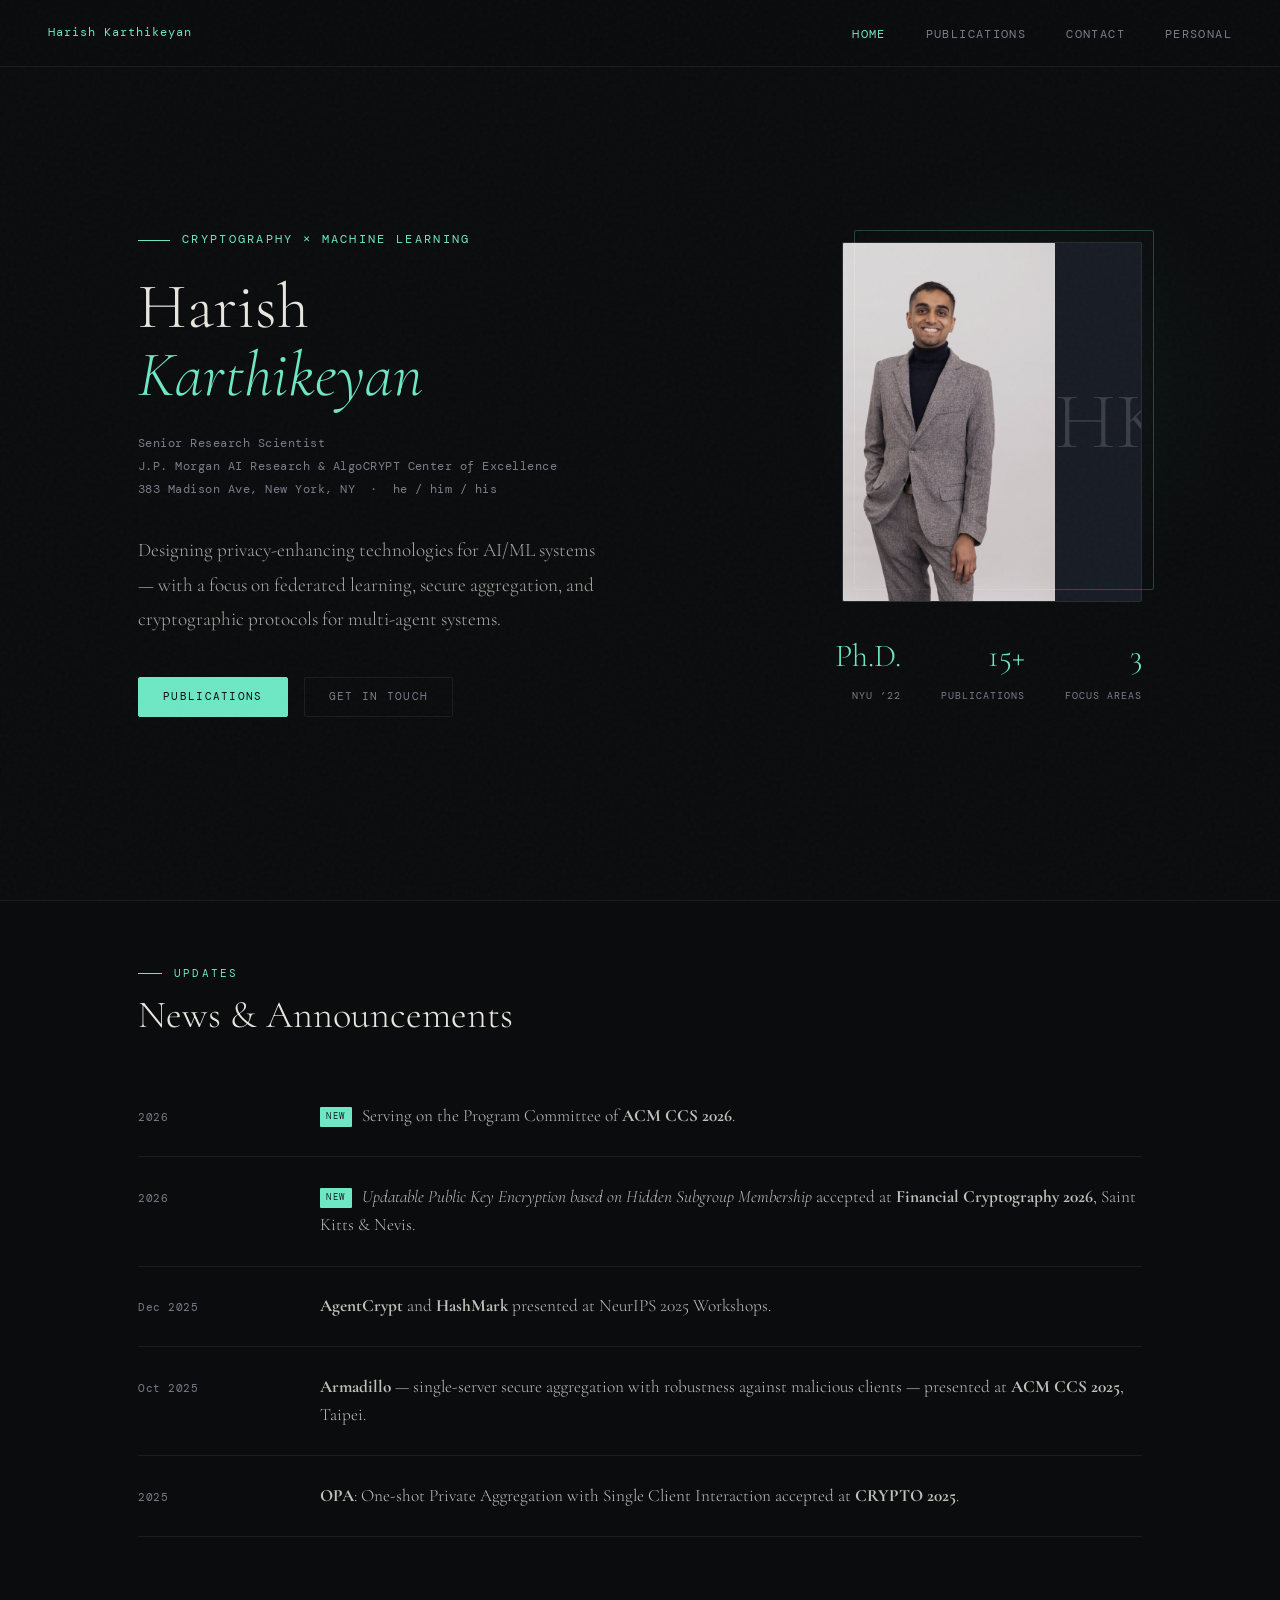
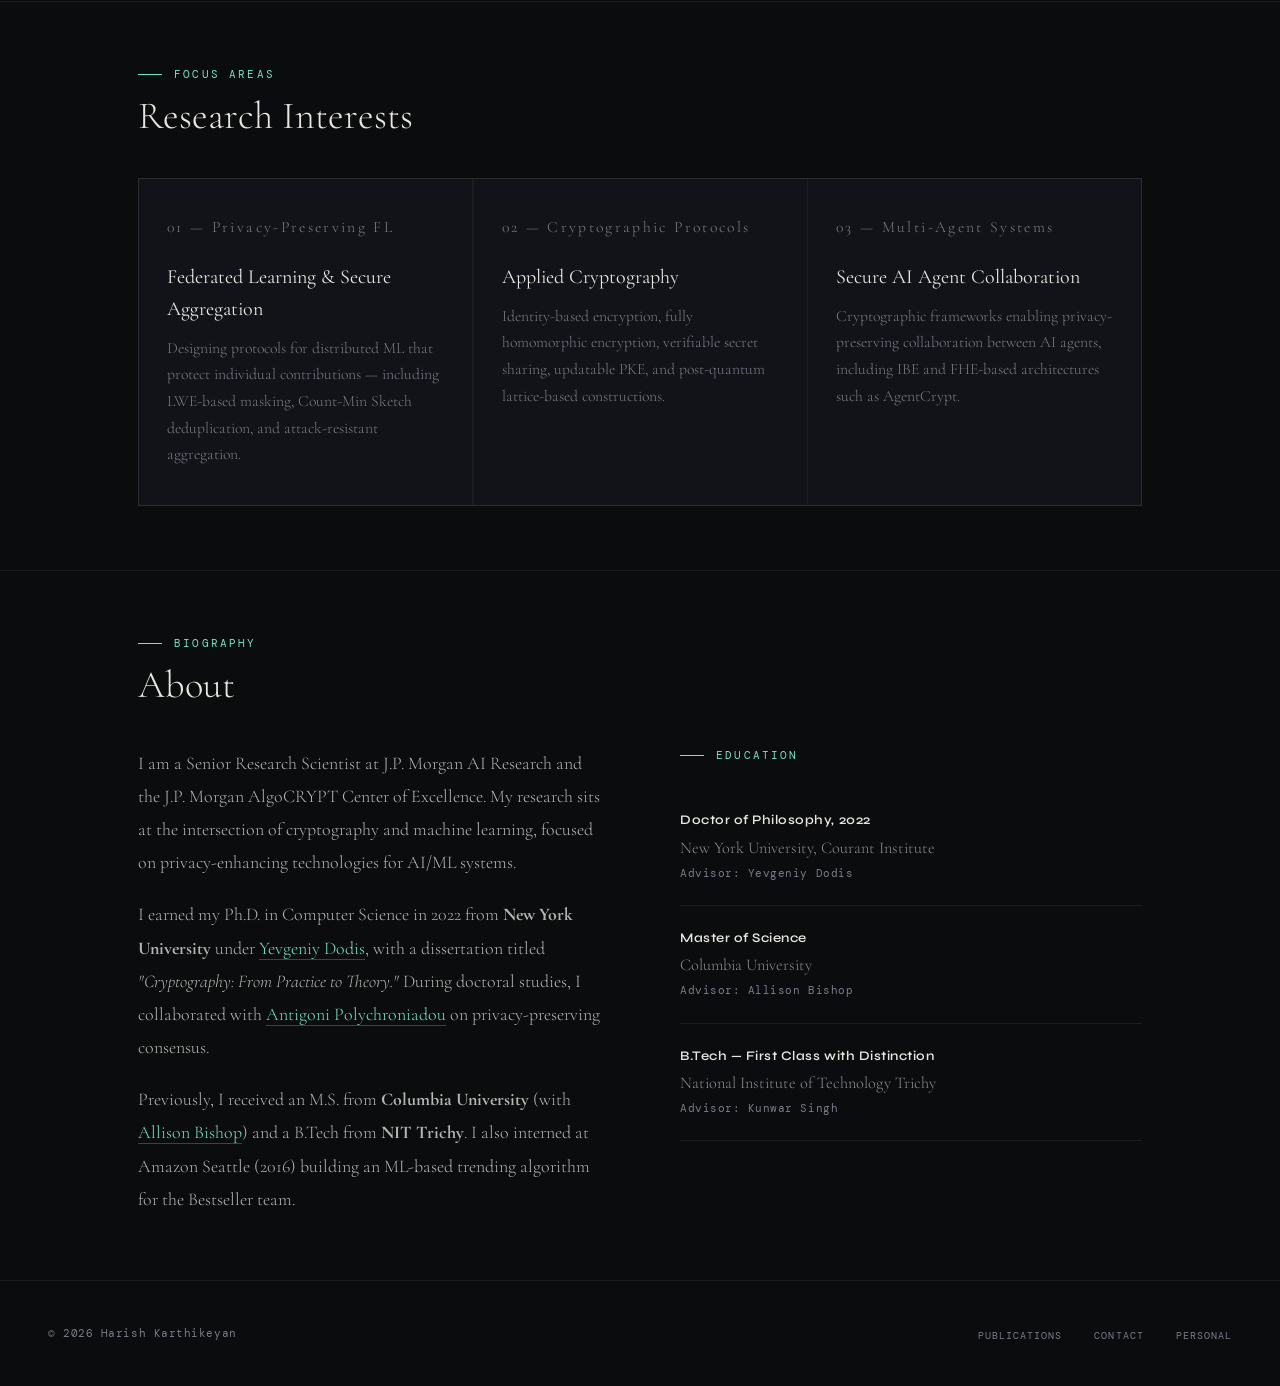
==== commit 155d651e: "Add files via upload" ====
--- a/index.html
+++ b/index.html
@@ -345,6 +345,7 @@
     <div class="hero-visual">
       <div class="photo-frame">
         <div class="photo-placeholder">
+          <img src="unnamed.jpg" alt="Harish Karthikeyan" />
           <!-- Replace with: <img src="photo.jpg" alt="Harish Karthikeyan" /> -->
           <span class="photo-monogram">HK</span>
         </div>
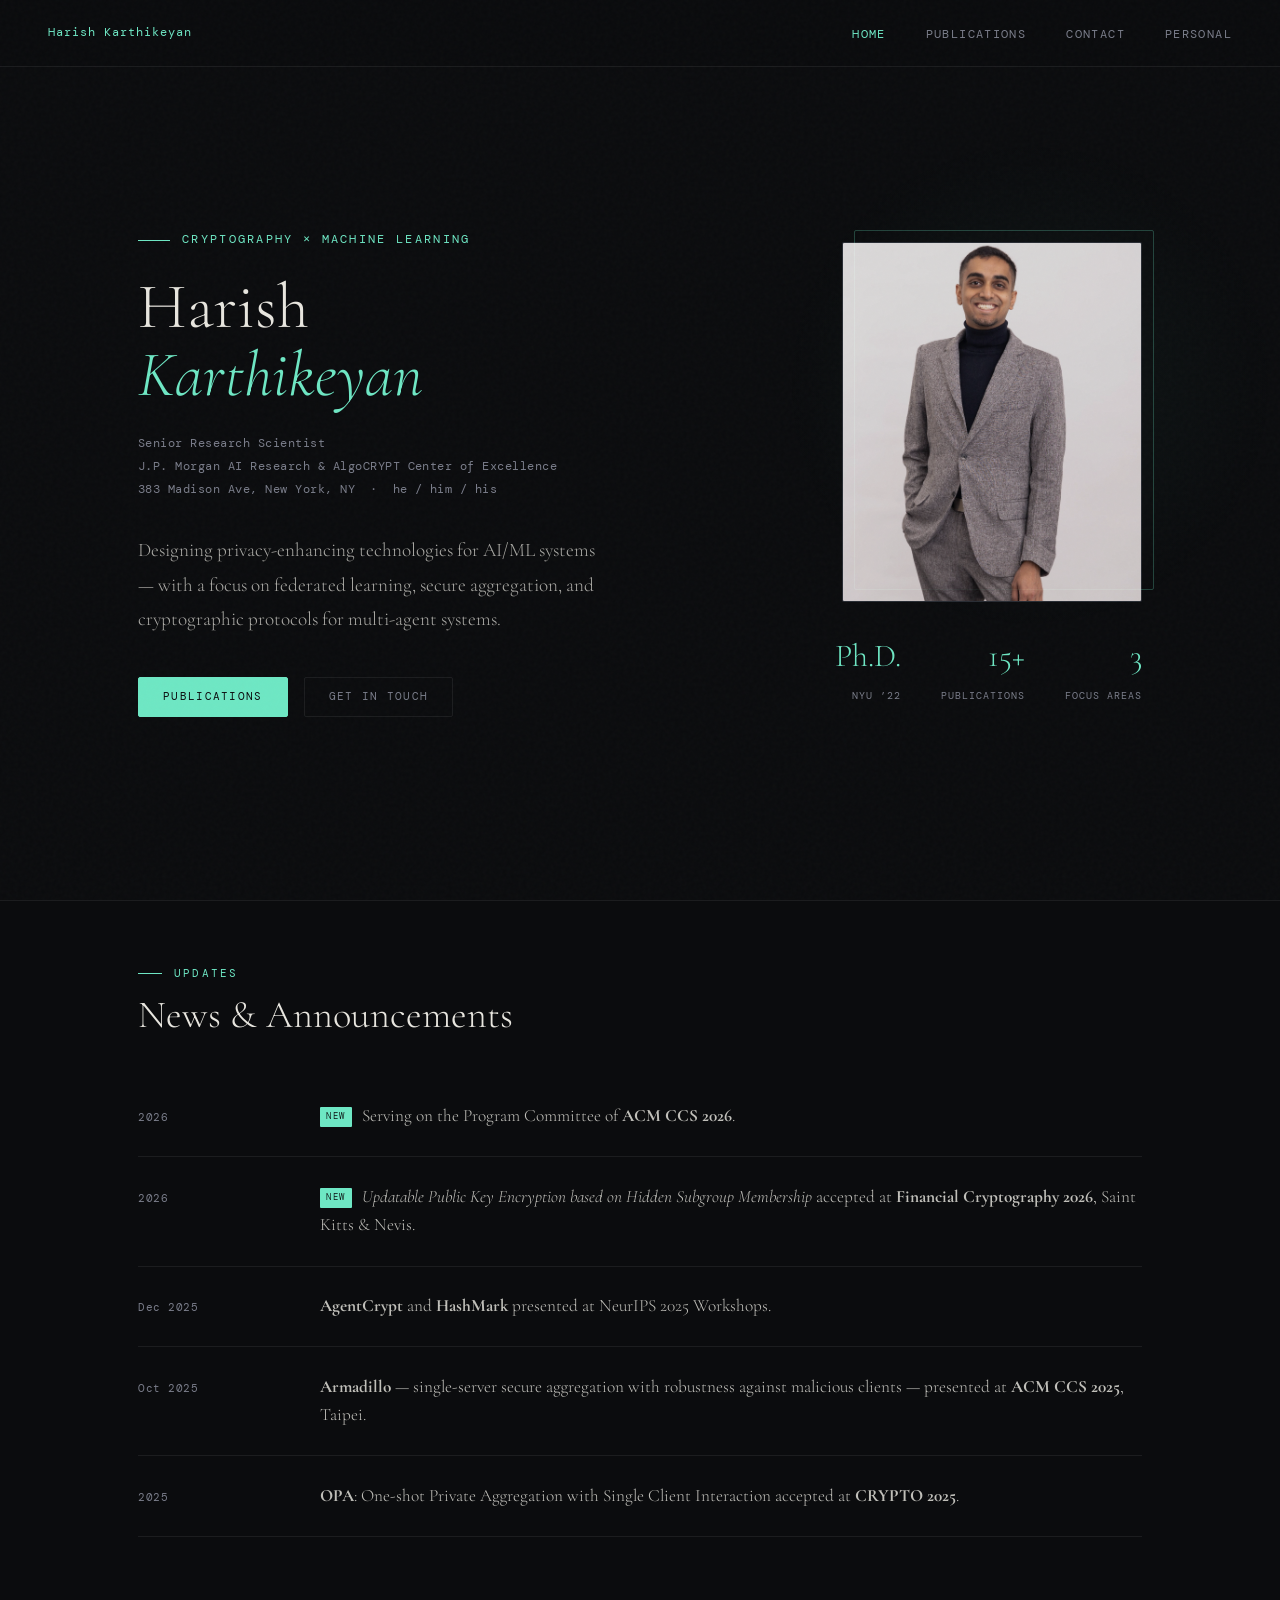
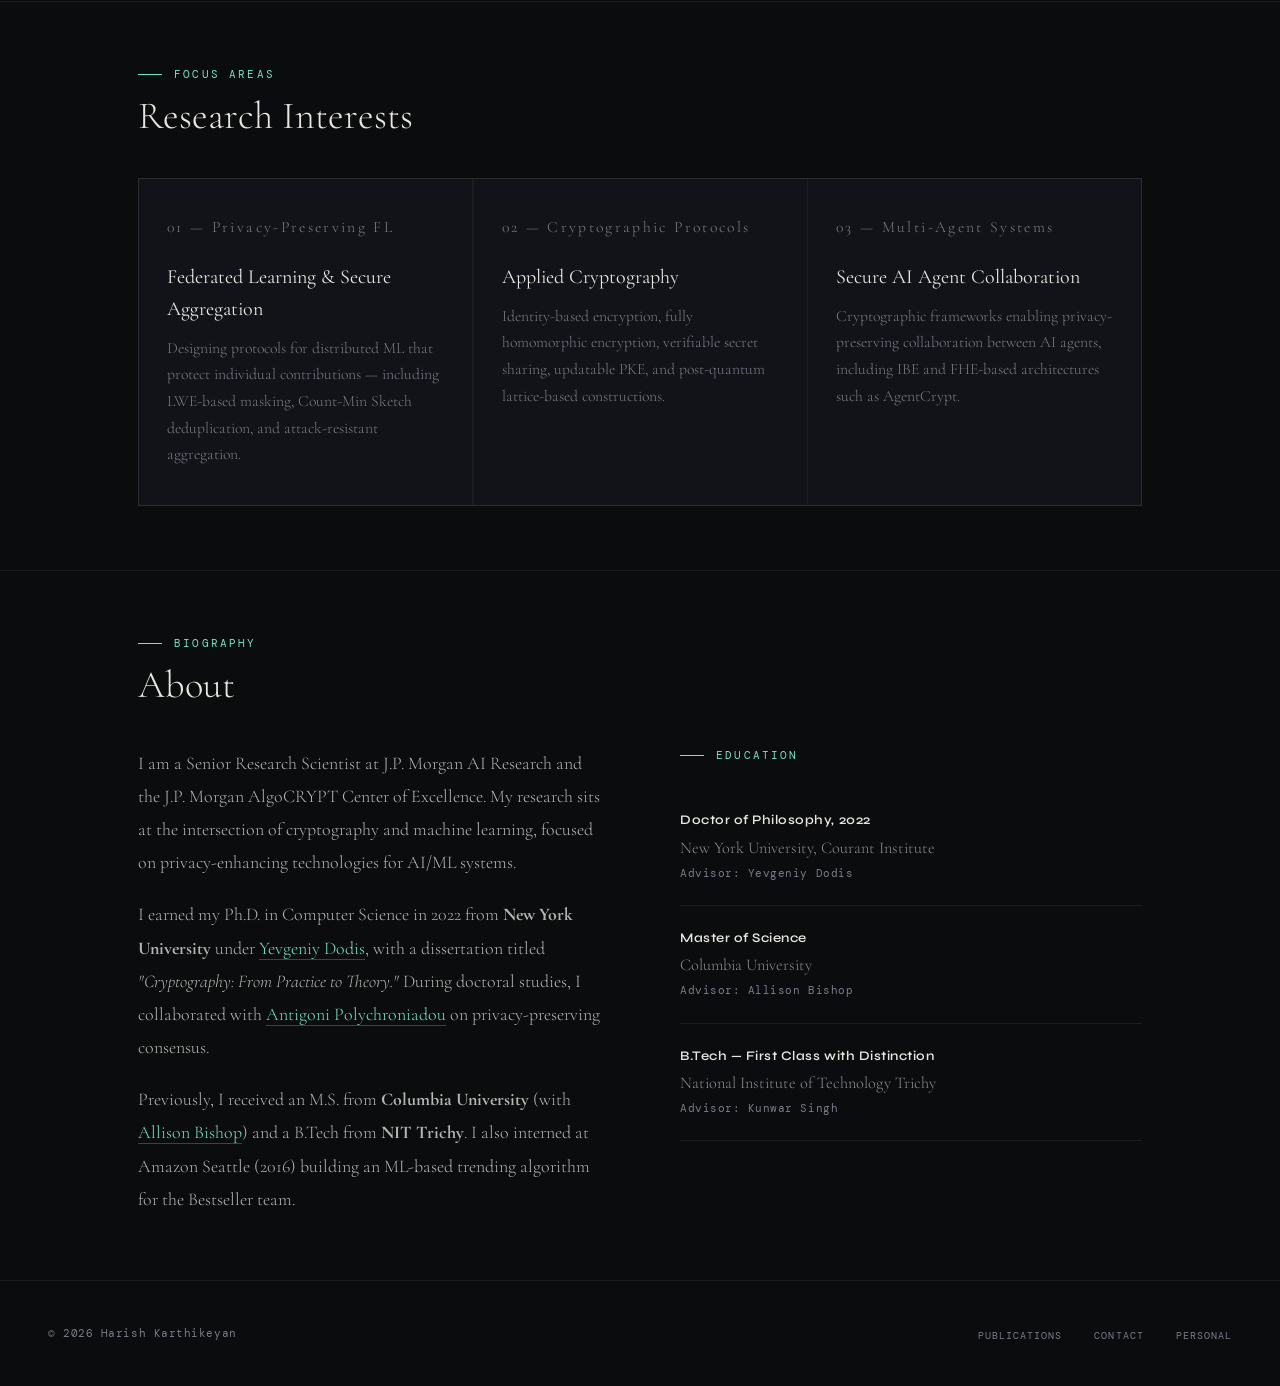
==== commit 35eb7ac9: "Comment out photo monogram in index.html Comment out the photo monogram span element." ====
--- a/index.html
+++ b/index.html
@@ -347,7 +347,7 @@
         <div class="photo-placeholder">
           <img src="unnamed.jpg" alt="Harish Karthikeyan" />
           <!-- Replace with: <img src="photo.jpg" alt="Harish Karthikeyan" /> -->
-          <span class="photo-monogram">HK</span>
+          <!-- <span class="photo-monogram">HK</span> -->
         </div>
       </div>
       <div class="stat-row">
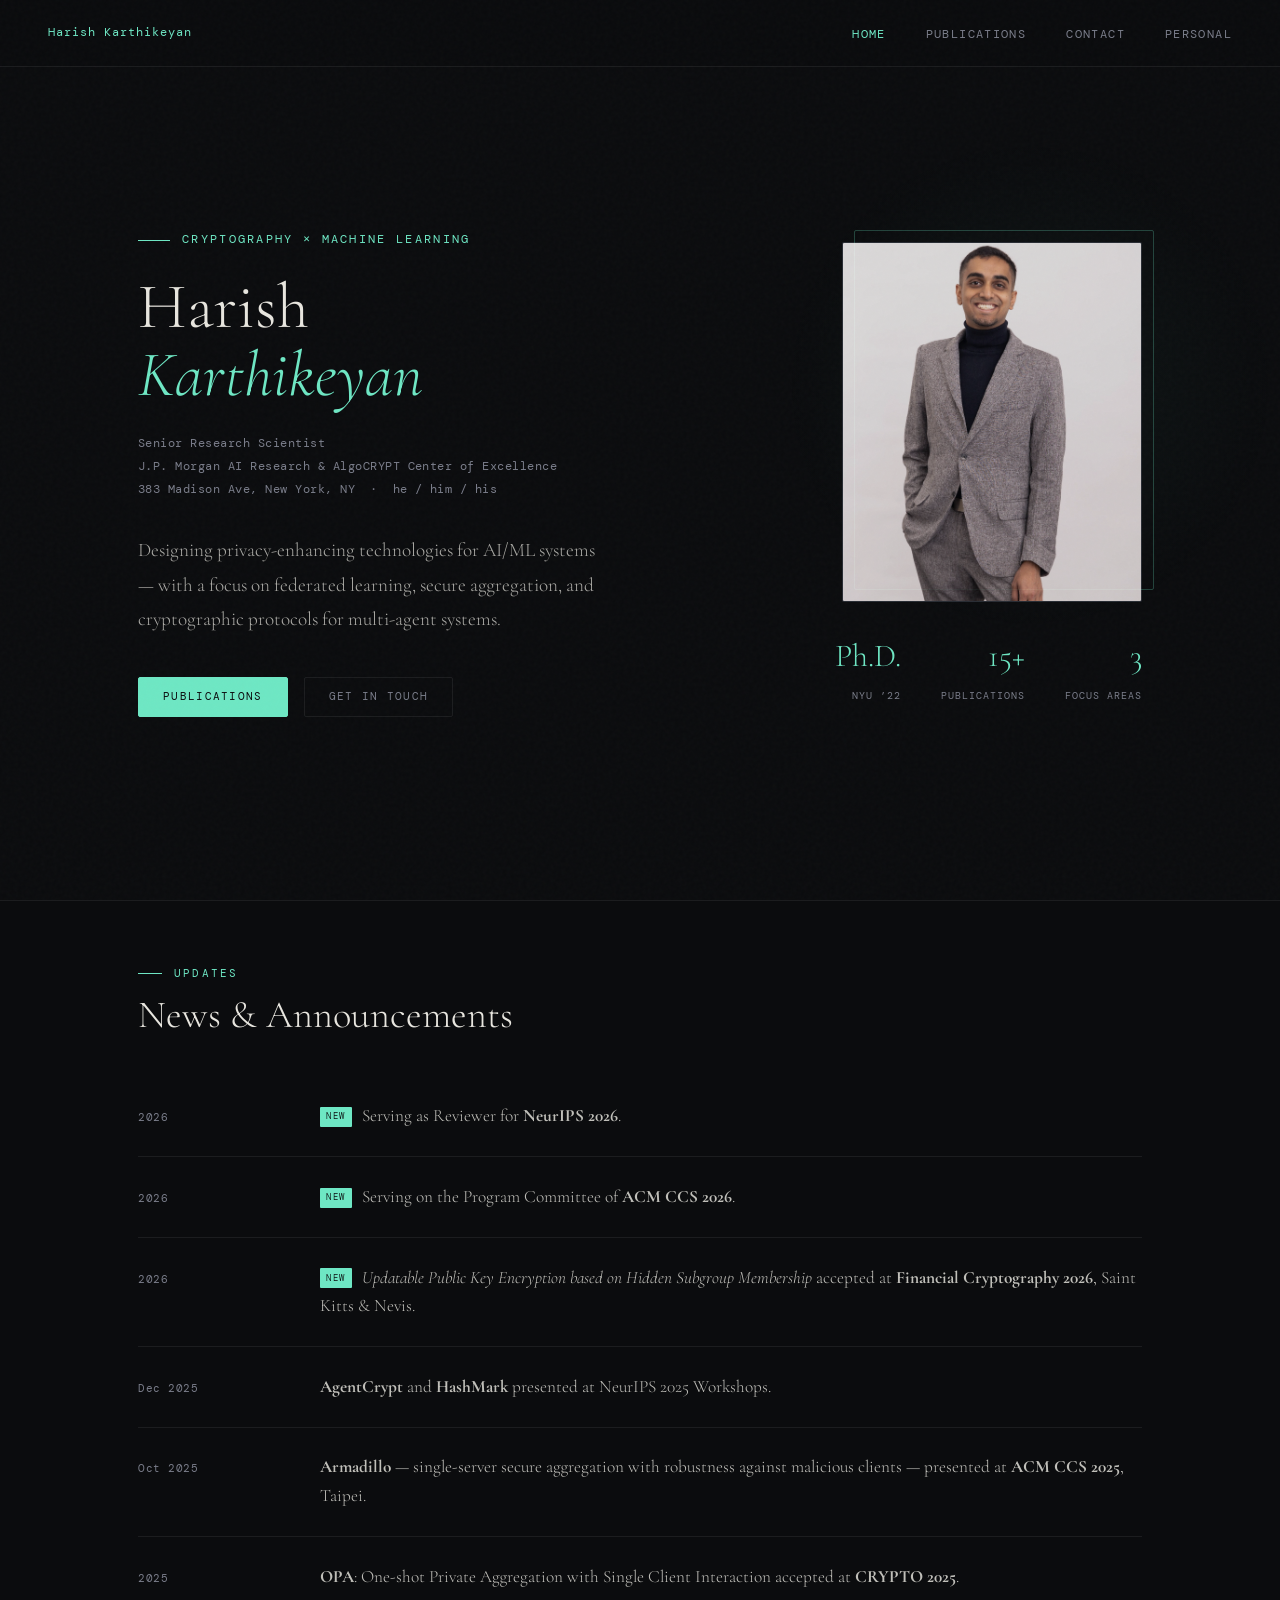
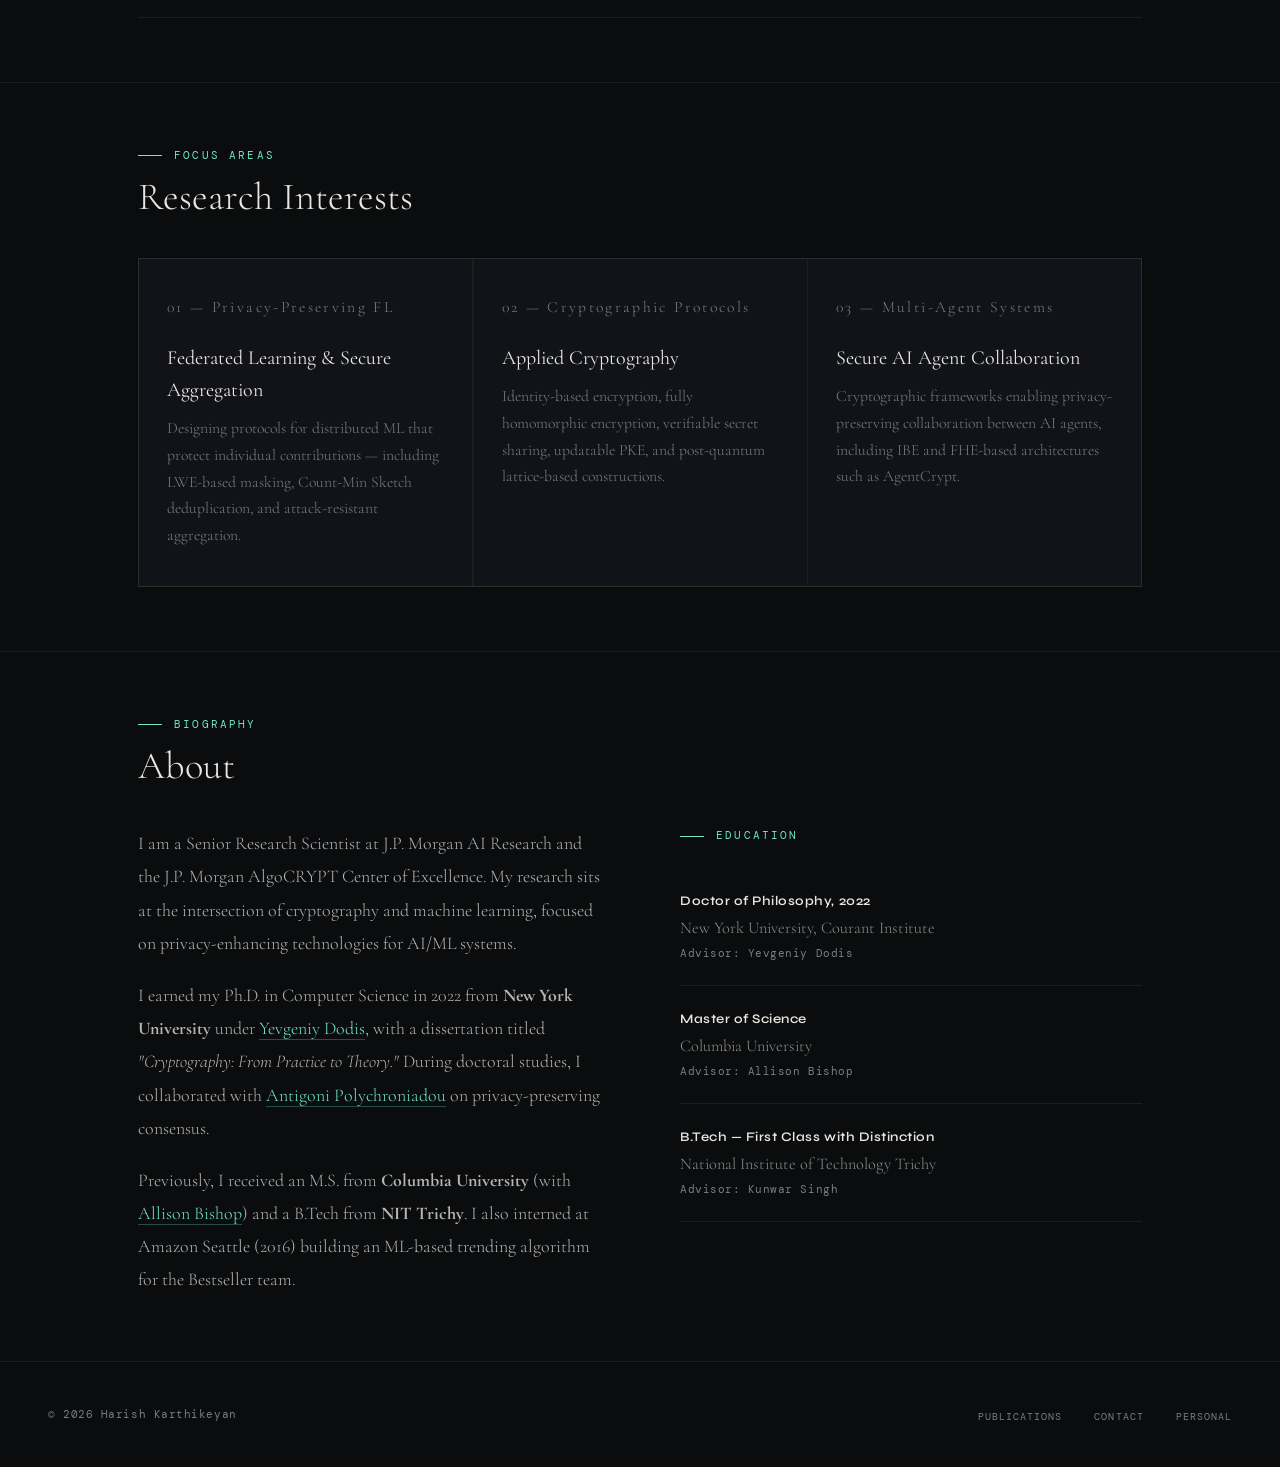
==== commit fd640405: "Add files via upload" ====
--- a/index.html
+++ b/index.html
@@ -374,6 +374,10 @@
     <p class="section-label">Updates</p>
     <h2>News &amp; Announcements</h2>
     <div class="news-list">
+        <div class="news-item">
+        <span class="news-date">2026</span>
+        <span class="news-text"><span class="news-new">New</span> Serving as Reviewer for <strong>NeurIPS 2026</strong>.</span>
+      </div>
       <div class="news-item">
         <span class="news-date">2026</span>
         <span class="news-text"><span class="news-new">New</span> Serving on the Program Committee of <strong>ACM CCS 2026</strong>.</span>
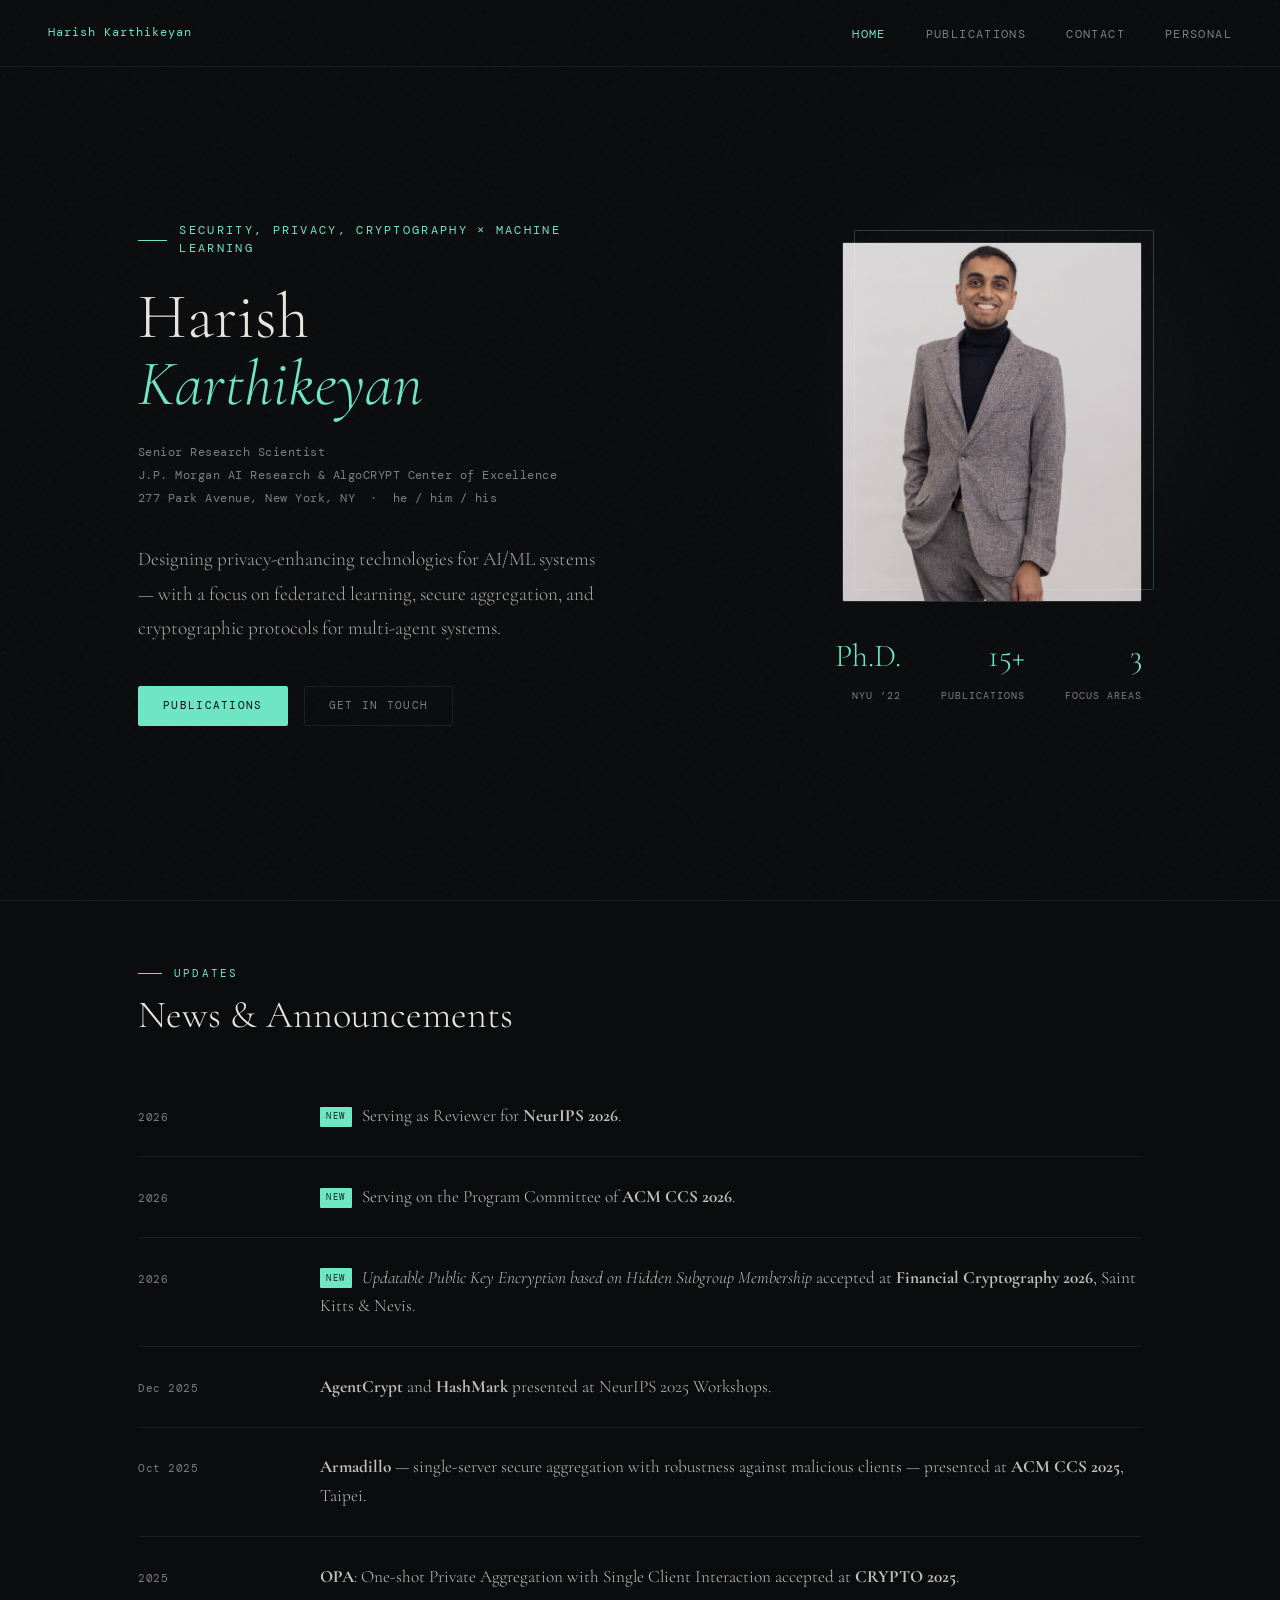
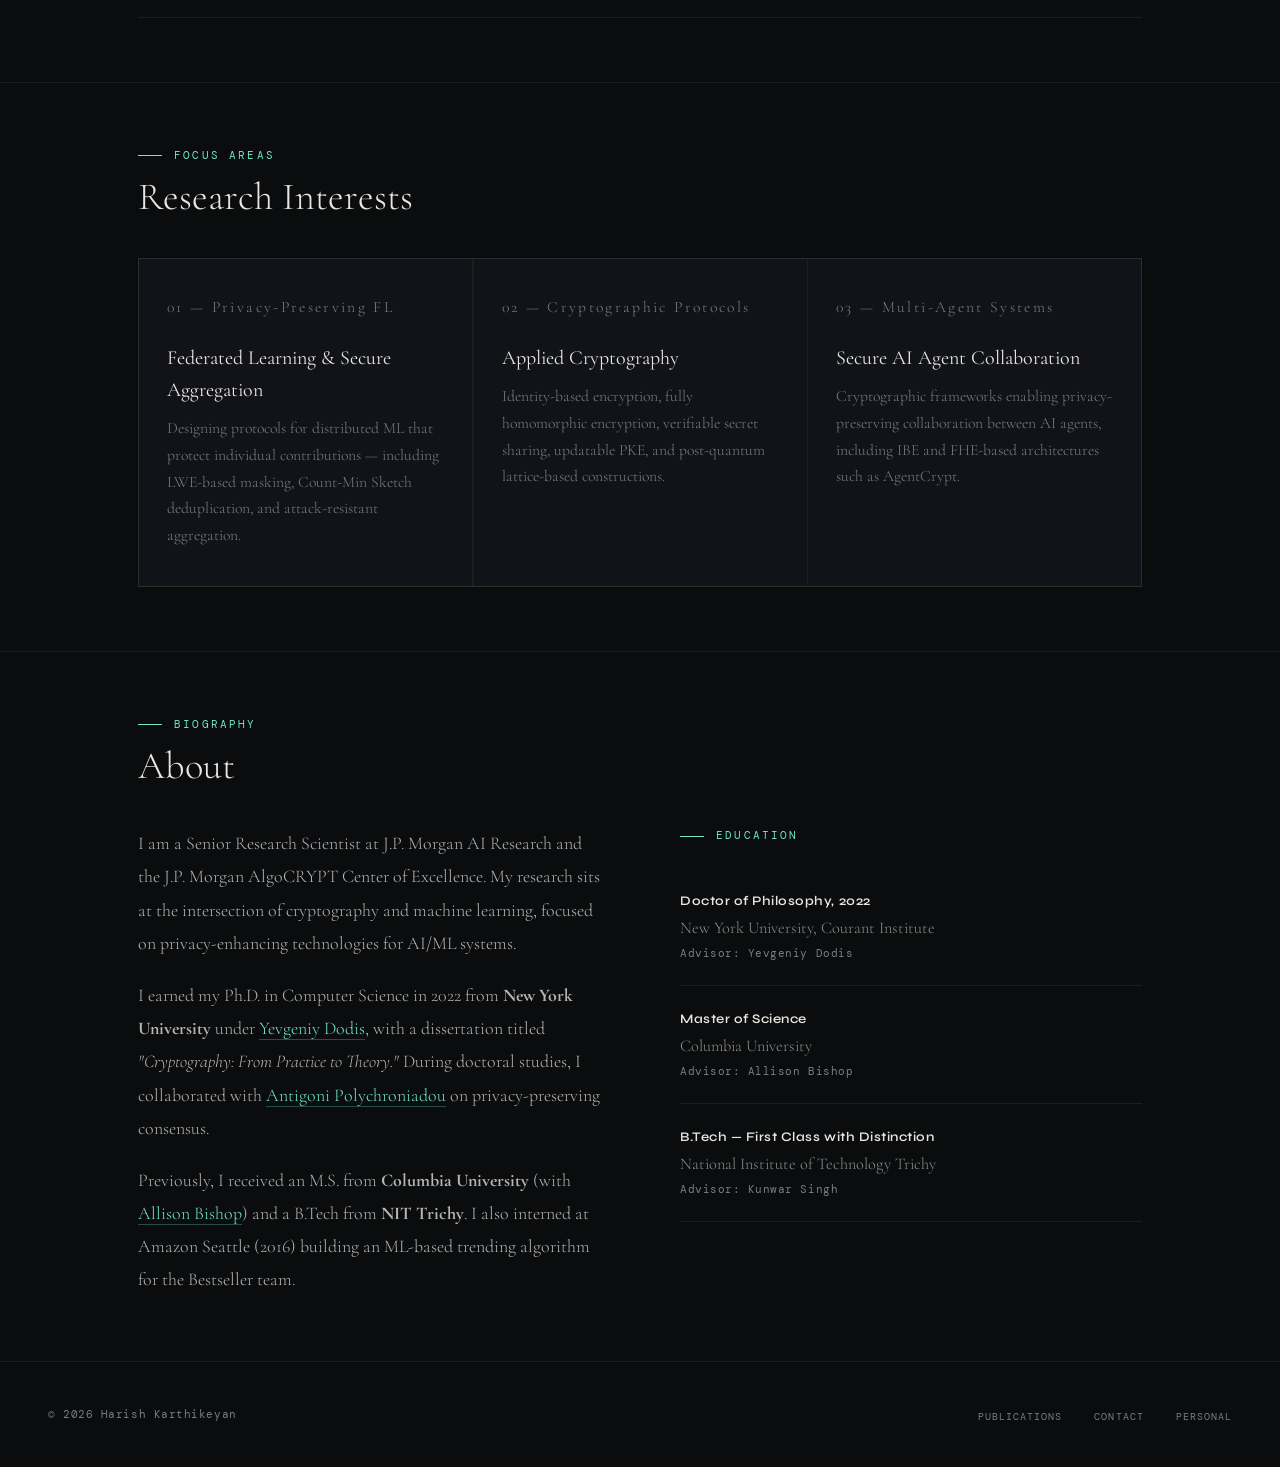
==== commit e946a3ff: "Updates" ====
--- a/index.html
+++ b/index.html
@@ -326,12 +326,12 @@
 <div style="max-width:var(--max);margin:0 auto;">
   <div class="hero">
     <div class="hero-text">
-      <p class="hero-eyebrow">Cryptography &times; Machine Learning</p>
+      <p class="hero-eyebrow">Security, Privacy, Cryptography &times; Machine Learning</p>
       <h1>Harish<br /><em>Karthikeyan</em></h1>
       <p class="hero-role">
         Senior Research Scientist<br />
         J.P. Morgan AI Research &amp; AlgoCRYPT Center of Excellence<br />
-        383 Madison Ave, New York, NY &nbsp;·&nbsp; he / him / his
+        277 Park Avenue, New York, NY &nbsp;·&nbsp; he / him / his
       </p>
       <p class="hero-desc">
         Designing privacy-enhancing technologies for AI/ML systems — with a focus on federated learning, secure aggregation, and cryptographic protocols for multi-agent systems.
@@ -345,7 +345,7 @@
     <div class="hero-visual">
       <div class="photo-frame">
         <div class="photo-placeholder">
-          <img src="unnamed.jpg" alt="Harish Karthikeyan" />
+          <img src="Harish.jpg" alt="Harish Karthikeyan" />
           <!-- Replace with: <img src="photo.jpg" alt="Harish Karthikeyan" /> -->
           <!-- <span class="photo-monogram">HK</span> -->
         </div>
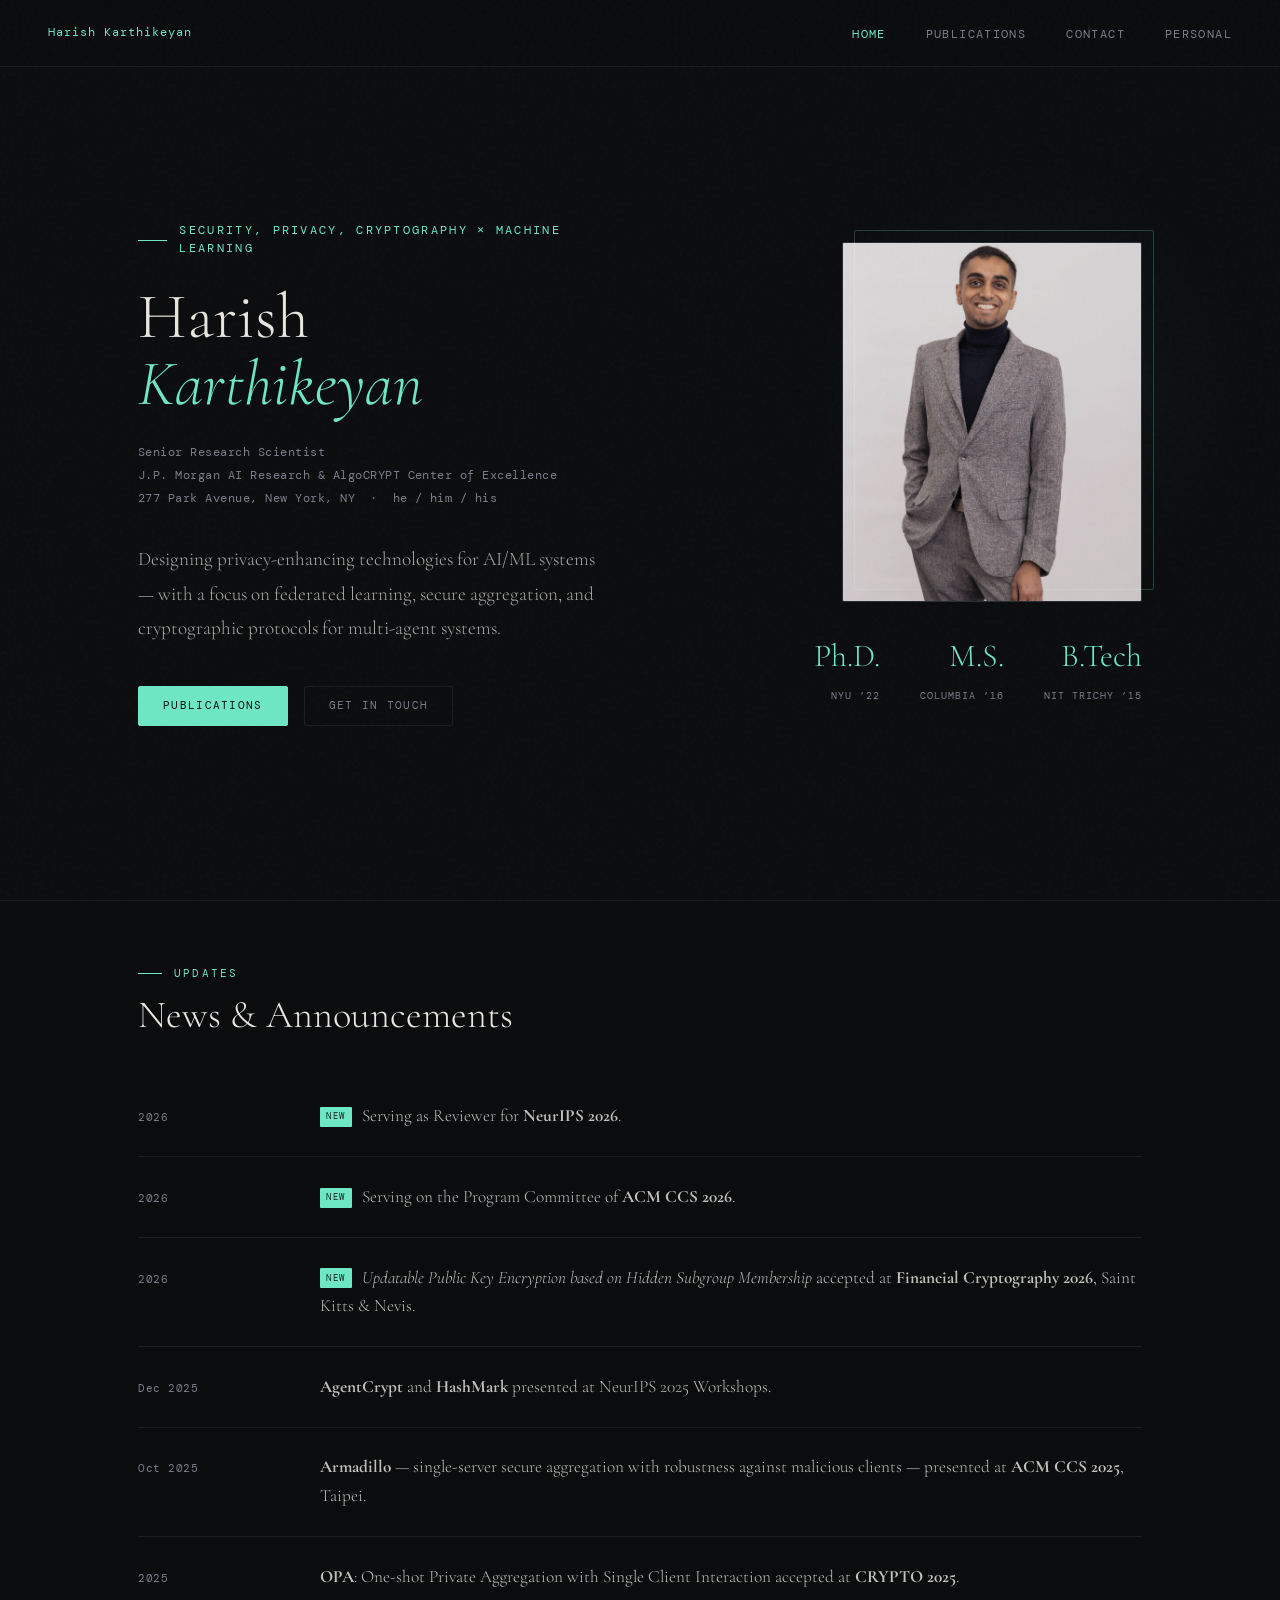
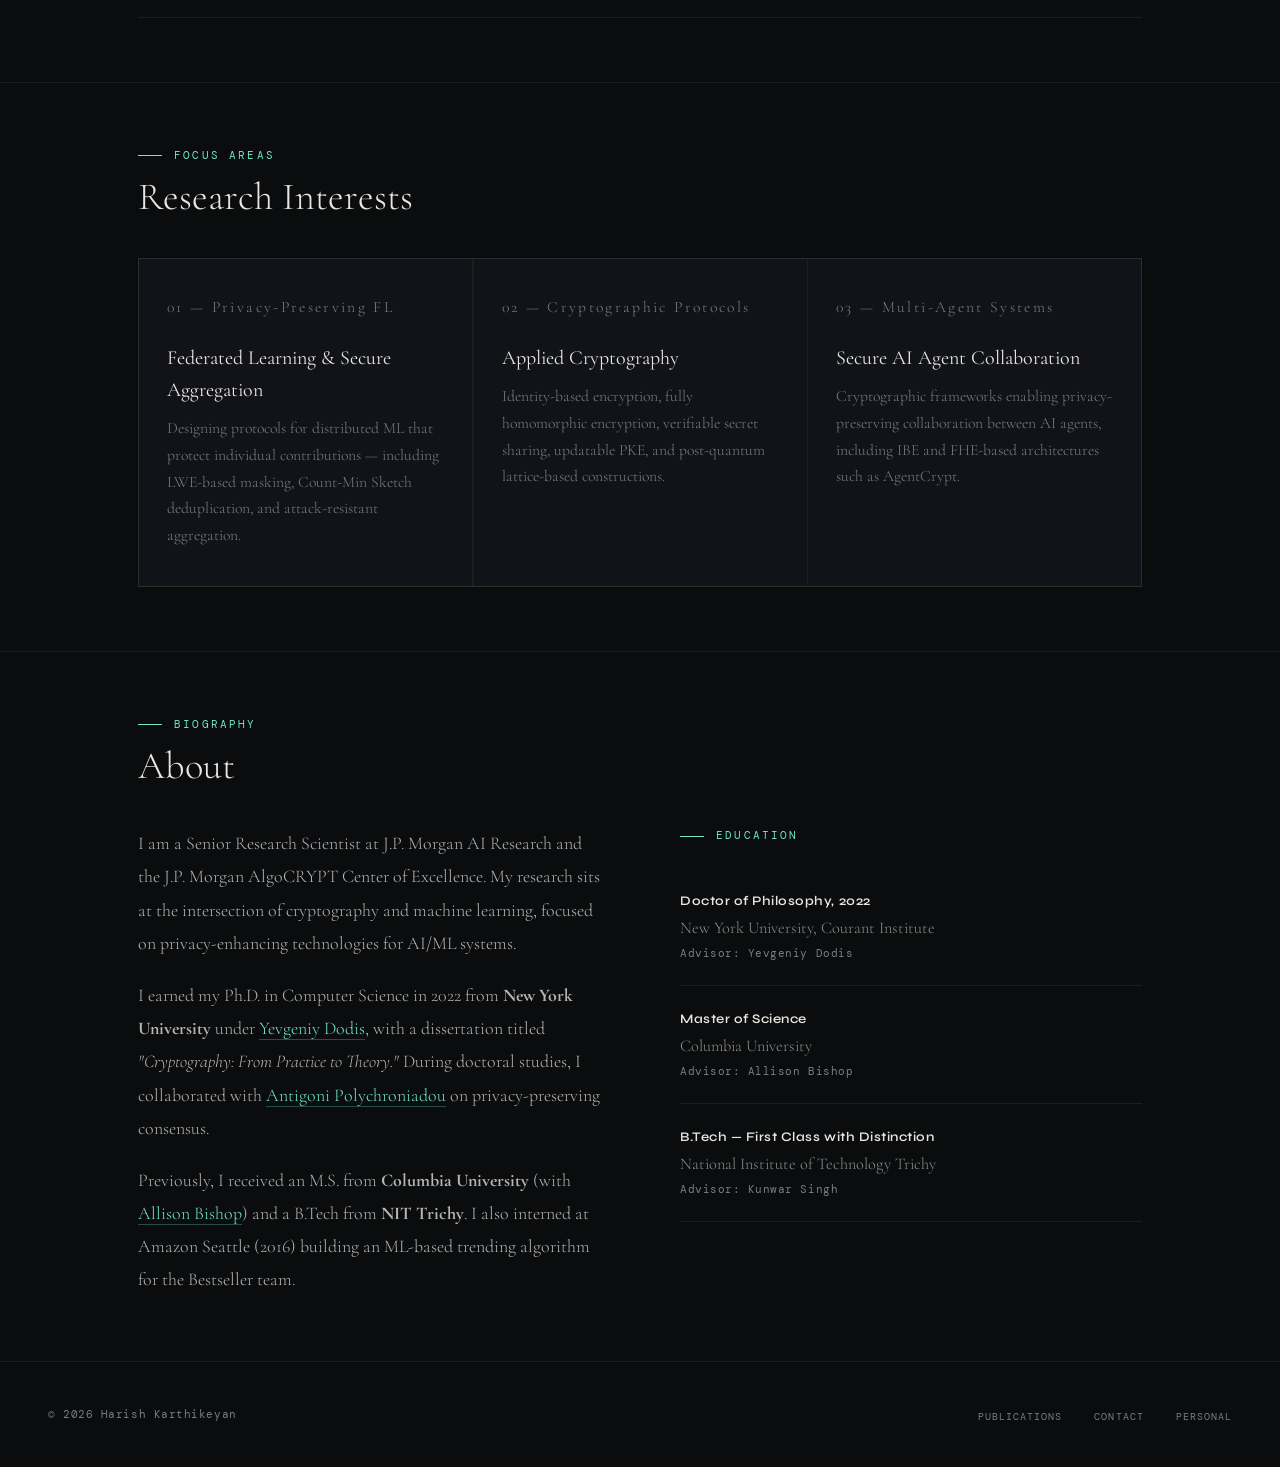
==== commit 87238064: "Update index.html" ====
--- a/index.html
+++ b/index.html
@@ -356,12 +356,12 @@
           <span class="stat-label">NYU &rsquo;22</span>
         </div>
         <div class="stat">
-          <span class="stat-num">15+</span>
-          <span class="stat-label">Publications</span>
+          <span class="stat-num">M.S.</span>
+          <span class="stat-label">Columbia &rsquo;16</span>
         </div>
         <div class="stat">
-          <span class="stat-num">3</span>
-          <span class="stat-label">Focus Areas</span>
+          <span class="stat-num">B.Tech</span>
+          <span class="stat-label">NIT Trichy &rsquo;15</span>
         </div>
       </div>
     </div>
